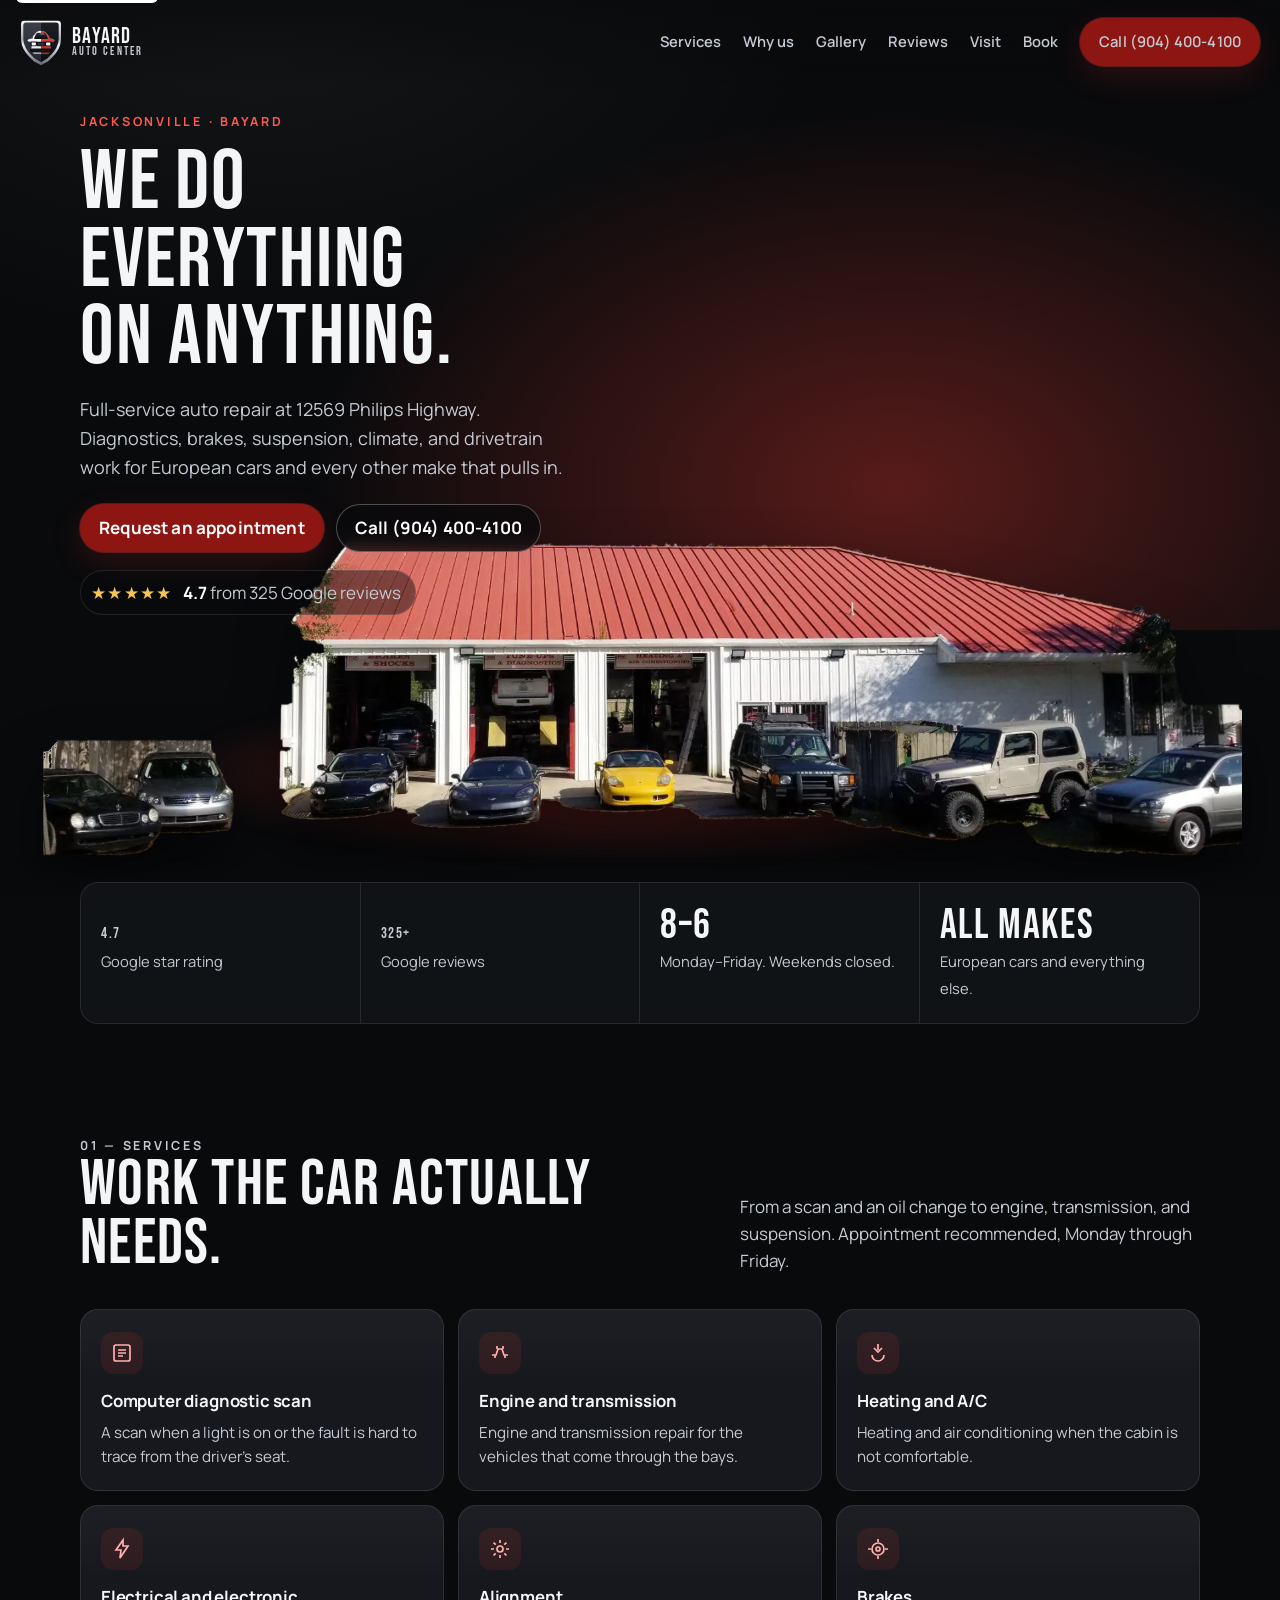
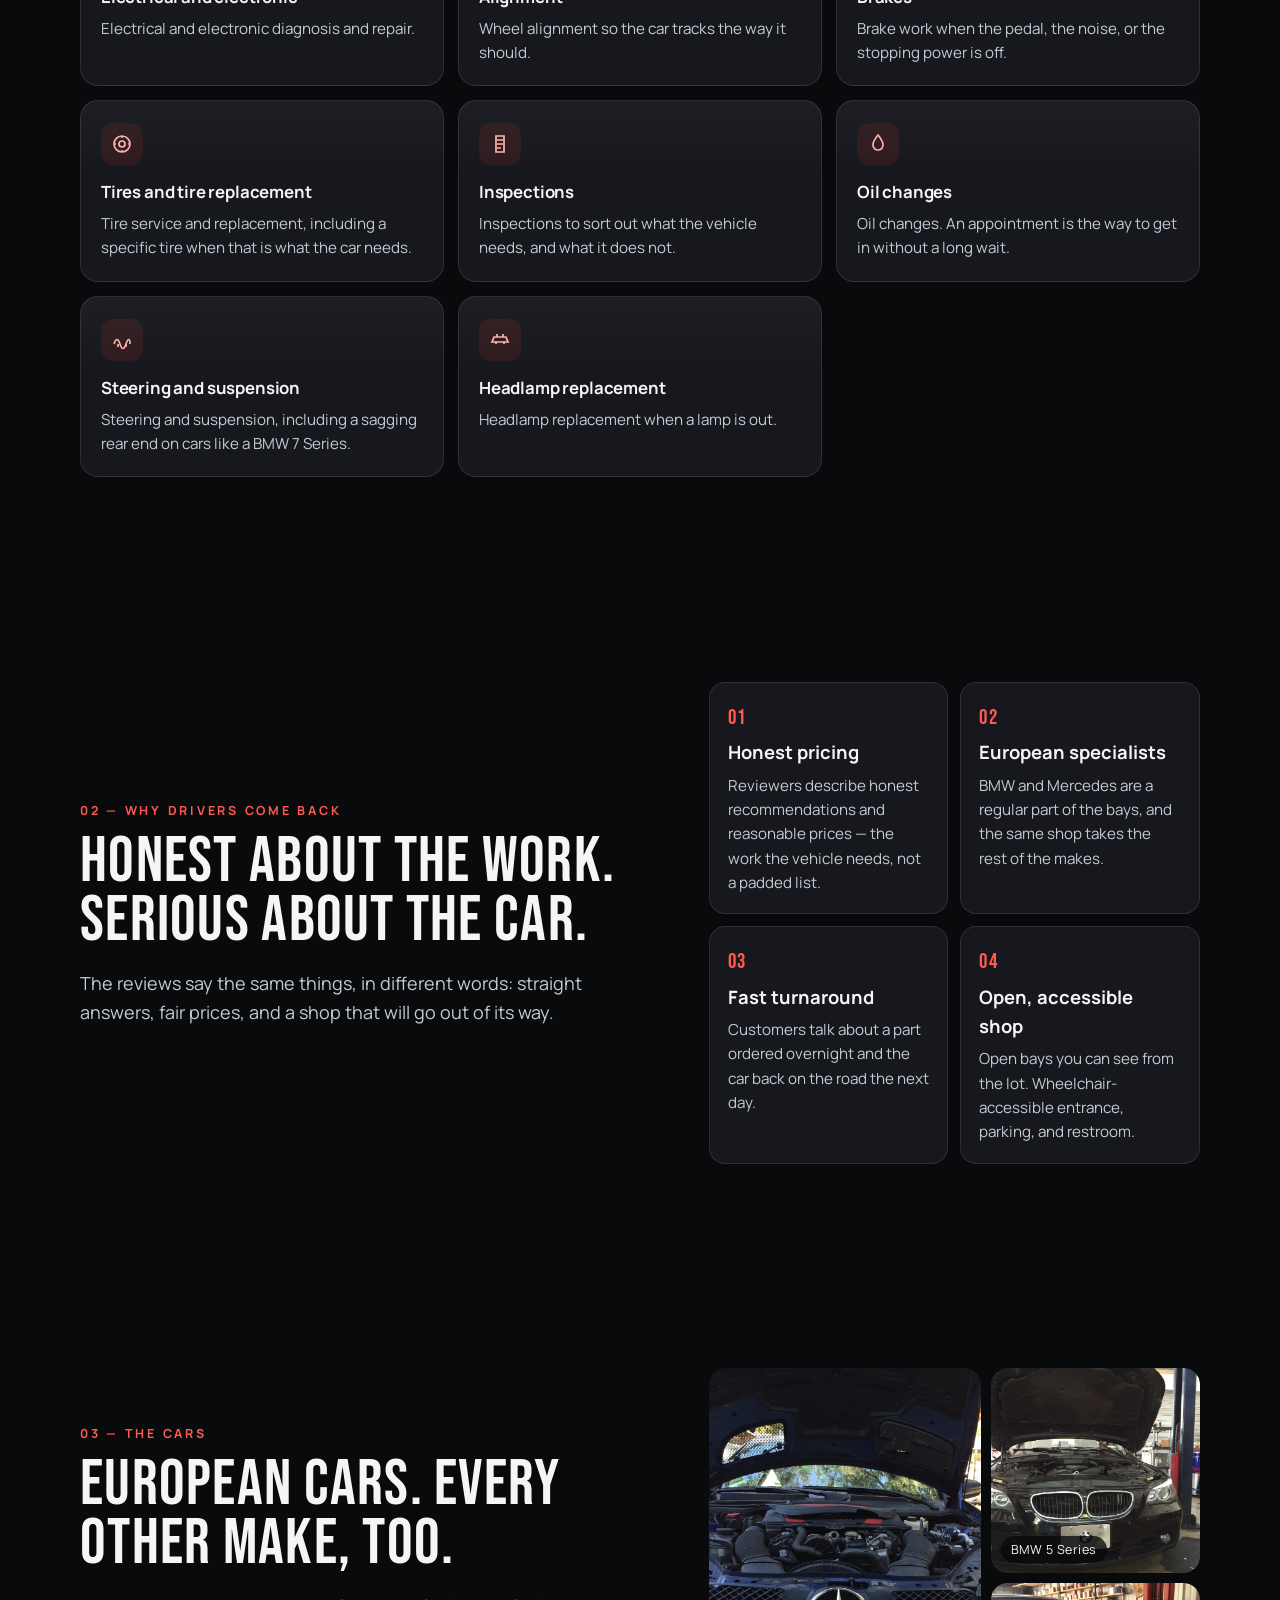
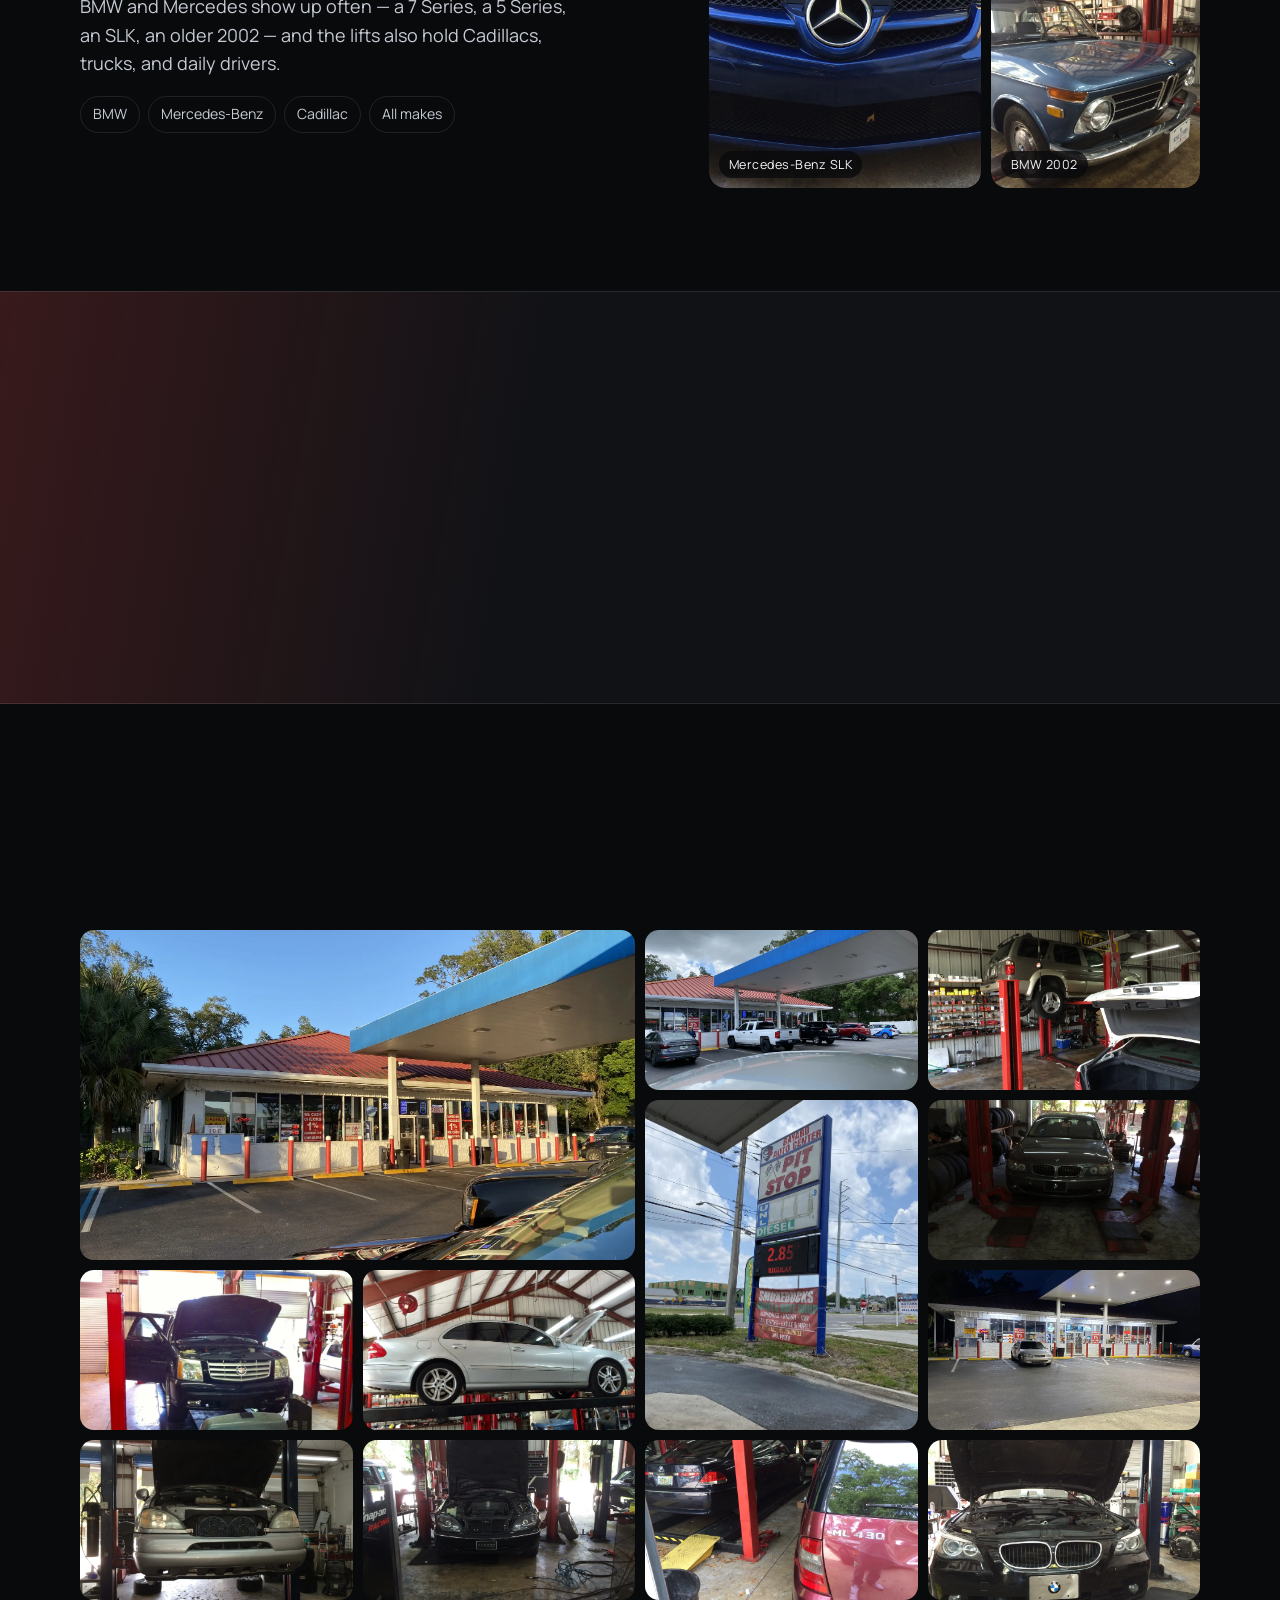
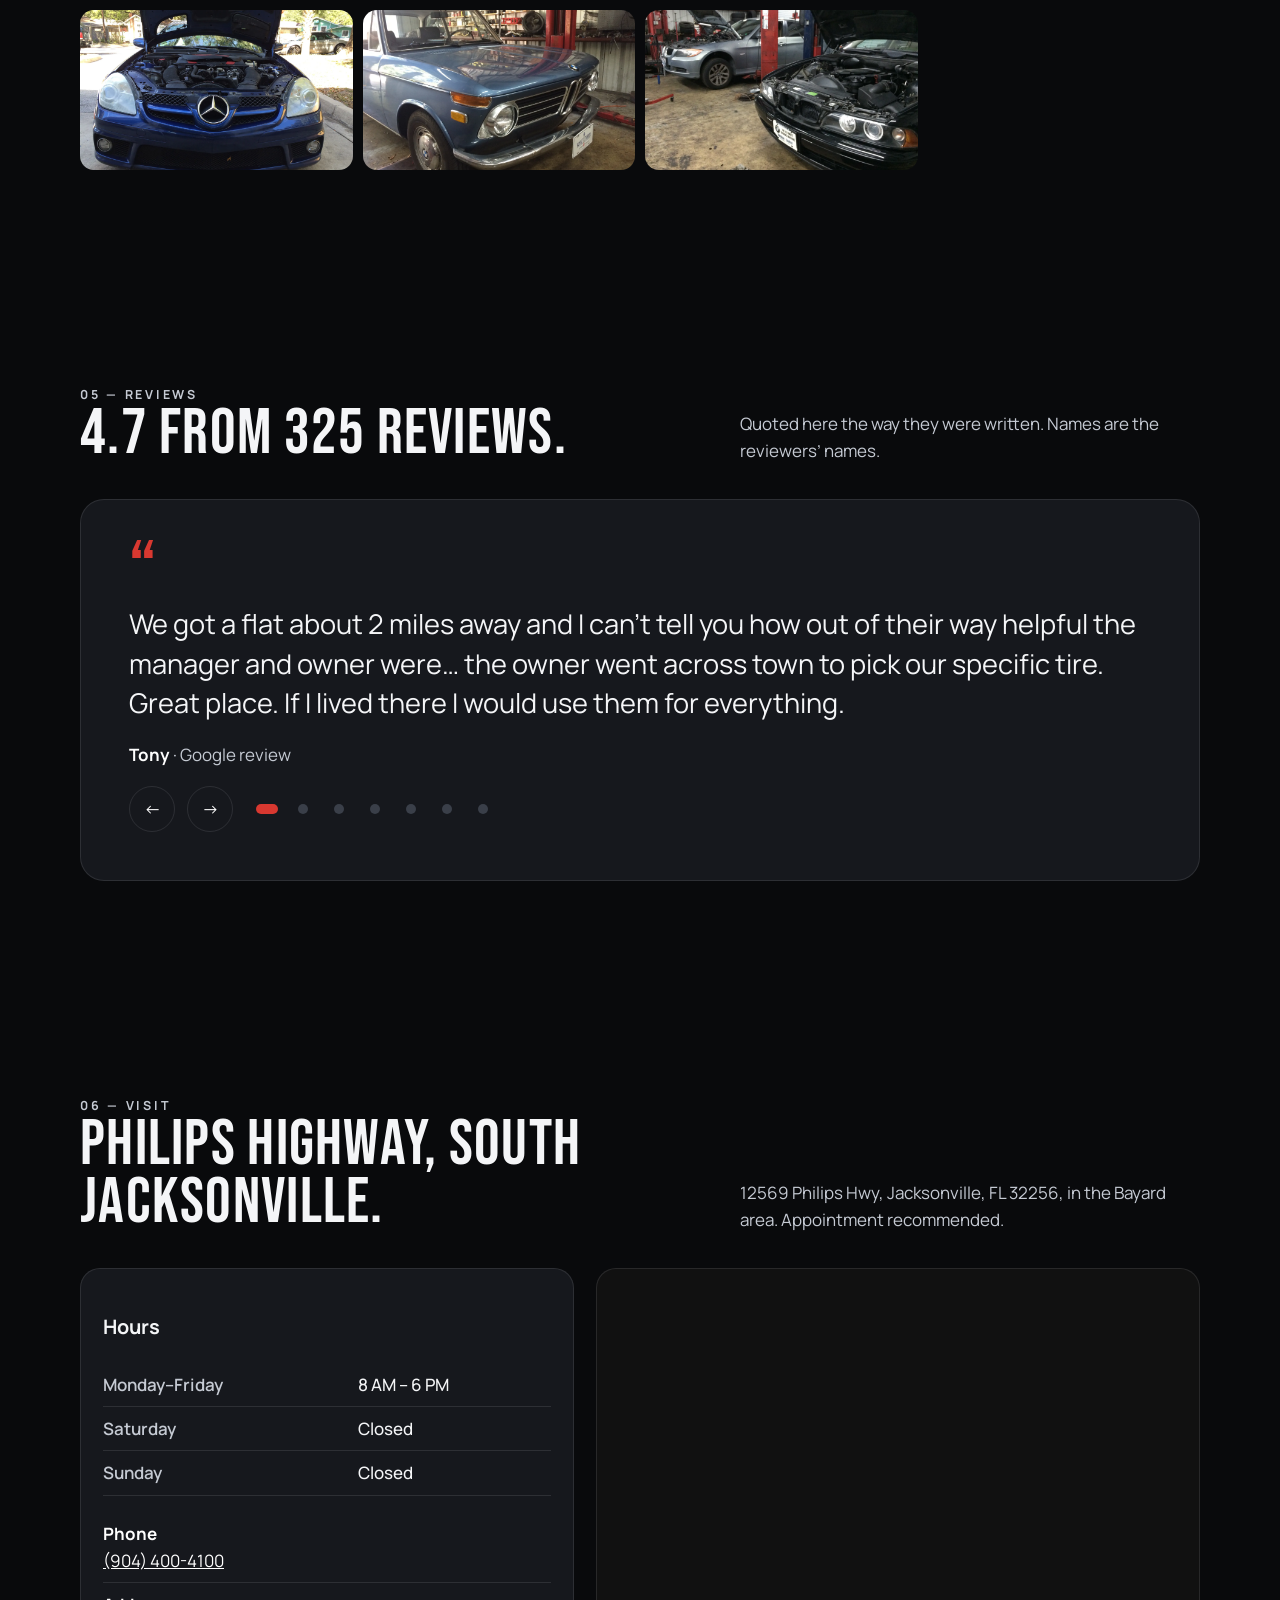
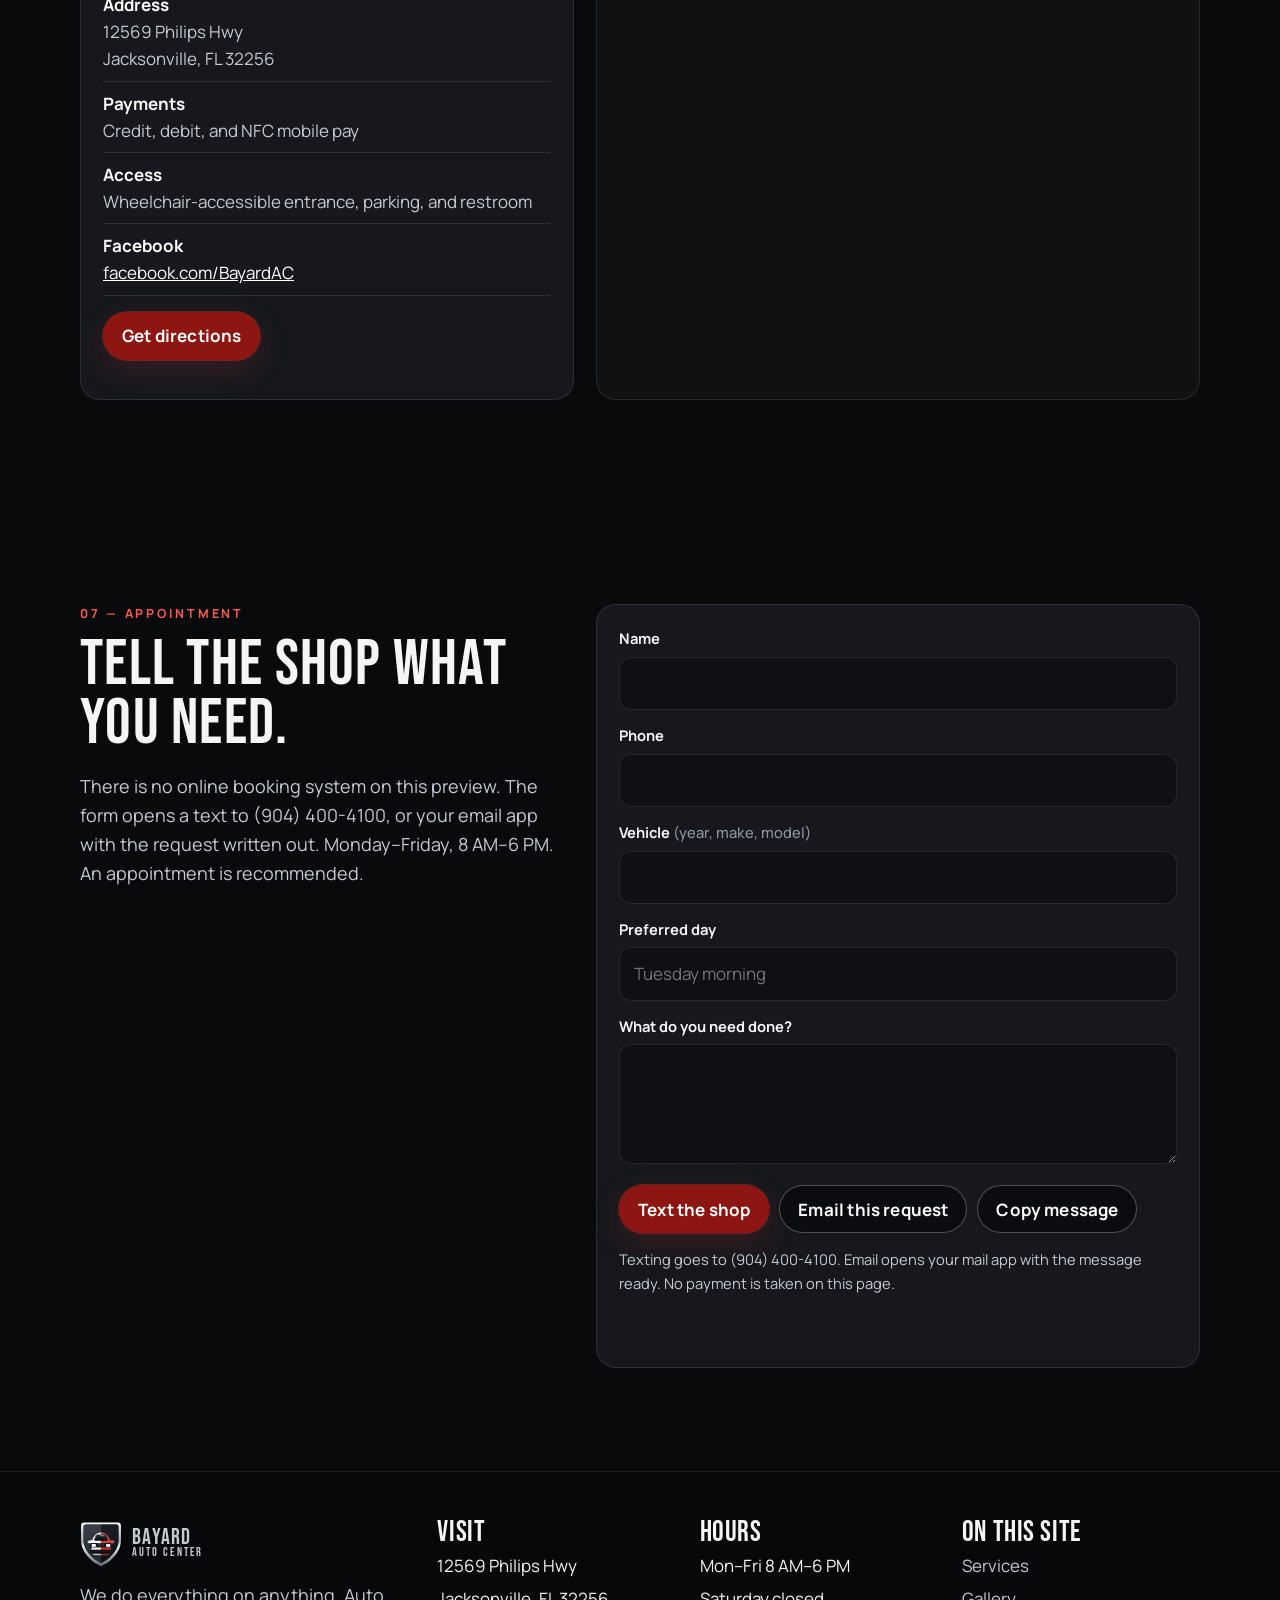
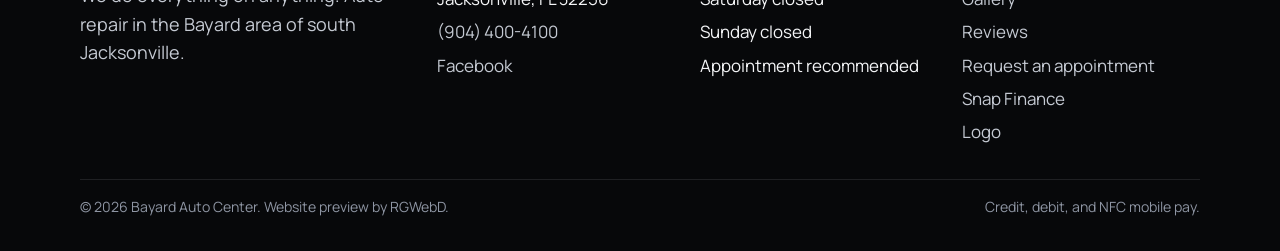
==== index.html @ a1cd2db1 "Add a Bayard Auto Center preview site and logo system. Hand-built shield mark and outlined wordmarks" ====
<!DOCTYPE html>
<html lang="en">
<head>
  <meta charset="utf-8">
  <meta name="viewport" content="width=device-width, initial-scale=1">
  <title>Bayard Auto Center | Auto Repair in Jacksonville, FL</title>
  <meta name="description" content="Bayard Auto Center at 12569 Philips Hwy, Jacksonville, FL 32256. Diagnostics, brakes, tires, and European and all-makes repair. Monday–Friday 8 AM–6 PM. Call (904) 400-4100.">
  <meta name="theme-color" content="#090a0c">
  <link rel="canonical" href="https://rgwebd.github.io/bayardautocenter/">
  <meta property="og:type" content="website">
  <meta property="og:locale" content="en_US">
  <meta property="og:site_name" content="Bayard Auto Center">
  <meta property="og:title" content="Bayard Auto Center | Auto Repair in Jacksonville, FL">
  <meta property="og:description" content="We do everything on anything. Full-service auto repair on Philips Highway in Jacksonville. 4.7 stars from 325 Google reviews.">
  <meta property="og:url" content="https://rgwebd.github.io/bayardautocenter/">
  <meta property="og:image" content="https://rgwebd.github.io/bayardautocenter/assets/logo/og.png">
  <meta property="og:image:width" content="1200">
  <meta property="og:image:height" content="630">
  <meta property="og:image:alt" content="Bayard Auto Center logo, a red and white sedan in a shield, with the Jacksonville shop name.">
  <meta name="twitter:card" content="summary_large_image">
  <meta name="twitter:title" content="Bayard Auto Center | Auto Repair in Jacksonville, FL">
  <meta name="twitter:description" content="Diagnostics, brakes, tires, and repair for European cars and every other make. Philips Highway, Jacksonville.">
  <meta name="twitter:image" content="https://rgwebd.github.io/bayardautocenter/assets/logo/og.png">
  <meta name="geo.region" content="US-FL">
  <meta name="geo.placename" content="Jacksonville">
  <meta name="geo.position" content="30.1428427;-81.516694">
  <link rel="icon" href="assets/logo/favicon-32.png" type="image/png" sizes="32x32">
  <link rel="apple-touch-icon" href="assets/logo/apple-touch.png">
  <link rel="preconnect" href="https://fonts.googleapis.com">
  <link rel="preconnect" href="https://fonts.gstatic.com" crossorigin>
  <link href="https://fonts.googleapis.com/css2?family=Bebas+Neue&family=Manrope:wght@400;500;600;700&display=swap" rel="stylesheet">
  <link rel="stylesheet" href="css/styles.css">
  <script type="application/ld+json">
  {
    "@context": "https://schema.org",
    "@type": "AutoRepair",
    "name": "Bayard Auto Center",
    "slogan": "We do everything on anything.",
    "image": "https://rgwebd.github.io/bayardautocenter/assets/logo/og.png",
    "telephone": "+1-904-400-4100",
    "url": "https://rgwebd.github.io/bayardautocenter/",
    "sameAs": ["https://www.facebook.com/BayardAC/"],
    "hasMap": "https://www.google.com/maps/place/Bayard+Auto+Center/@30.1428473,-81.5192689,17z/data=!3m1!4b1!4m6!3m5!1s0x88e5cca0c5754e03:0x4c36cce7ebb51a54!8m2!3d30.1428427!4d-81.516694!16s%2Fg%2F11f3_033dk",
    "address": {
      "@type": "PostalAddress",
      "streetAddress": "12569 Philips Hwy",
      "addressLocality": "Jacksonville",
      "addressRegion": "FL",
      "postalCode": "32256",
      "addressCountry": "US"
    },
    "geo": {
      "@type": "GeoCoordinates",
      "latitude": 30.1428427,
      "longitude": -81.516694
    },
    "openingHoursSpecification": [{
      "@type": "OpeningHoursSpecification",
      "dayOfWeek": ["Monday", "Tuesday", "Wednesday", "Thursday", "Friday"],
      "opens": "08:00",
      "closes": "18:00"
    }],
    "openingHours": "Mo-Fr 08:00-18:00",
    "aggregateRating": {
      "@type": "AggregateRating",
      "ratingValue": "4.7",
      "reviewCount": "325",
      "bestRating": "5"
    },
    "paymentAccepted": "Credit card, Debit card, NFC mobile pay",
    "currenciesAccepted": "USD",
    "areaServed": "Jacksonville, FL",
    "amenityFeature": [
      {"@type": "LocationFeatureSpecification", "name": "Wheelchair-accessible entrance", "value": true},
      {"@type": "LocationFeatureSpecification", "name": "Wheelchair-accessible parking", "value": true},
      {"@type": "LocationFeatureSpecification", "name": "Wheelchair-accessible restroom", "value": true}
    ],
    "review": [
      {"@type": "Review", "author": {"@type": "Person", "name": "Tony"}, "reviewBody": "We got a flat about 2 miles away and I can't tell you how out of their way helpful the manager and owner were… the owner went across town to pick our specific tire. Great place. If I lived there I would use them for everything."},
      {"@type": "Review", "author": {"@type": "Person", "name": "Norman"}, "reviewBody": "Honest and reasonable prices. I have made appointments and never had to wait. At the Nissan and Toyota dealers, I always had to wait hours, even for a simple oil change."},
      {"@type": "Review", "author": {"@type": "Person", "name": "Jeffrey"}, "reviewBody": "Thomas took it in and had the part overnighted and had me back on the road the next day. Thomas is great to work with!"},
      {"@type": "Review", "author": {"@type": "Person", "name": "Eddie"}, "reviewBody": "It's nice to have found a shop that will be honest and do the work that is needed for the vehicle."},
      {"@type": "Review", "author": {"@type": "Person", "name": "Cole"}, "reviewBody": "Great service and great guys!! They always take great care of us and our vehicles."},
      {"@type": "Review", "author": {"@type": "Person", "name": "Miho"}, "reviewBody": "It a hidden gem! … The staff are very helpful and friendly. No wonder they have great reviews."},
      {"@type": "Review", "author": {"@type": "Person", "name": "Mr B."}, "reviewBody": "Very knowledgeable. Solved a sagging rear suspension on a BMW 7-Series. Saved me money compared to other repair shops."}
    ]
  }
  </script>
</head>
<body>
  <a class="skip" href="#main">Skip to content</a>
  <header class="site-header">
    <div class="header-inner">
      <a class="brand" href="index.html">
        <img src="assets/logo/badge.svg" alt="" width="64" height="72">
        <span class="brand-name">Bayard <small>Auto Center</small></span>
      </a>
      <button class="nav-toggle" type="button" aria-expanded="false" aria-controls="site-nav" aria-label="Open menu"><span></span></button>
      <nav id="site-nav" class="nav" aria-label="Primary">
        <a href="#services">Services</a>
        <a href="#why">Why us</a>
        <a href="#gallery">Gallery</a>
        <a href="#reviews">Reviews</a>
        <a href="#visit">Visit</a>
        <a href="#appointment">Book</a>
        <a class="btn header-cta" href="tel:+19044004100">Call (904) 400-4100</a>
      </nav>
    </div>
  </header>

  <main id="main">
    <section class="hero" aria-labelledby="hero-title">
      <div class="hero-bg" aria-hidden="true"></div>
      <div class="wrap hero-copy">
        <p class="eyebrow">Jacksonville · Bayard</p>
        <h1 id="hero-title">We do<br>everything<br>on anything.</h1>
        <p class="lede">Full-service auto repair at 12569 Philips Highway. Diagnostics, brakes, suspension, climate, and drivetrain work for European cars and every other make that pulls in.</p>
        <div class="hero-actions">
          <a class="btn" href="#appointment">Request an appointment</a>
          <a class="btn ghost" href="tel:+19044004100">Call (904) 400-4100</a>
        </div>
        <a class="rating-chip" href="https://www.google.com/maps/place/Bayard+Auto+Center/@30.1428473,-81.5192689,17z/data=!3m1!4b1!4m6!3m5!1s0x88e5cca0c5754e03:0x4c36cce7ebb51a54!8m2!3d30.1428427!4d-81.516694!16s%2Fg%2F11f3_033dk" target="_blank" rel="noopener noreferrer">
          <span class="stars" aria-hidden="true">★★★★★</span>
          <span><strong>4.7</strong> from 325 Google reviews</span>
        </a>
      </div>
      <div class="hero-stage">
        <div class="hero-glow" aria-hidden="true"></div>
        <div class="hero-parallax">
          <picture>
            <source srcset="assets/images/shop-cutout.webp" type="image/webp">
            <img class="hero-cutout" src="assets/images/shop-cutout.png" width="1800" height="484" alt="Bayard Auto Center shop front on Philips Highway: a white building with a red metal roof, three open service bays, and cars parked out front." fetchpriority="high">
          </picture>
        </div>
        <div class="hero-fade" aria-hidden="true"></div>
      </div>
    </section>

    <section class="stats" aria-label="Shop at a glance">
      <div class="wrap">
        <div class="stat-grid">
          <div class="stat">
            <b><span data-count="4.7" data-decimals="1">4.7</span></b>
            <span>Google star rating</span>
          </div>
          <div class="stat">
            <b><span data-count="325" data-suffix="+">325+</span></b>
            <span>Google reviews</span>
          </div>
          <div class="stat">
            <b>8–6</b>
            <span>Monday–Friday. Weekends closed.</span>
          </div>
          <div class="stat">
            <b>All makes</b>
            <span>European cars and everything else.</span>
          </div>
        </div>
      </div>
    </section>

    <section class="section" id="services">
      <div class="wrap">
        <div class="section-head reveal">
          <div>
            <p class="eyebrow">01 — Services</p>
            <h2>Work the car actually needs.</h2>
          </div>
          <p>From a scan and an oil change to engine, transmission, and suspension. Appointment recommended, Monday through Friday.</p>
        </div>
        <div class="services-grid">
          <article class="service-card reveal">
            <div class="icon-badge" aria-hidden="true"><svg width="24" height="24" viewBox="0 0 24 24" fill="none" stroke="currentColor" stroke-width="1.7"><rect x="4" y="4" width="16" height="16" rx="2"/><path d="M8 9h8M8 12h8M8 15h5"/></svg></div>
            <h3>Computer diagnostic scan</h3>
            <p>A scan when a light is on or the fault is hard to trace from the driver’s seat.</p>
          </article>
          <article class="service-card reveal">
            <div class="icon-badge" aria-hidden="true"><svg width="24" height="24" viewBox="0 0 24 24" fill="none" stroke="currentColor" stroke-width="1.7"><path d="M4 14h4l2-6h4l2 6h4"/><path d="M7 14v3M17 14v3M9 8V5M15 8V5"/></svg></div>
            <h3>Engine and transmission</h3>
            <p>Engine and transmission repair for the vehicles that come through the bays.</p>
          </article>
          <article class="service-card reveal">
            <div class="icon-badge" aria-hidden="true"><svg width="24" height="24" viewBox="0 0 24 24" fill="none" stroke="currentColor" stroke-width="1.7"><path d="M12 3v6M8 7l4 4 4-4"/><path d="M6 14a6 6 0 0 0 12 0"/></svg></div>
            <h3>Heating and A/C</h3>
            <p>Heating and air conditioning when the cabin is not comfortable.</p>
          </article>
          <article class="service-card reveal">
            <div class="icon-badge" aria-hidden="true"><svg width="24" height="24" viewBox="0 0 24 24" fill="none" stroke="currentColor" stroke-width="1.7"><path d="M13 3 6 13h5l-1 8 8-12h-5l0-6z"/></svg></div>
            <h3>Electrical and electronic</h3>
            <p>Electrical and electronic diagnosis and repair.</p>
          </article>
          <article class="service-card reveal">
            <div class="icon-badge" aria-hidden="true"><svg width="24" height="24" viewBox="0 0 24 24" fill="none" stroke="currentColor" stroke-width="1.7"><circle cx="12" cy="12" r="3"/><path d="M12 3v3M12 18v3M3 12h3M18 12h3M5.6 5.6l2.1 2.1M16.3 16.3l2.1 2.1M18.4 5.6l-2.1 2.1M7.7 16.3l-2.1 2.1"/></svg></div>
            <h3>Alignment</h3>
            <p>Wheel alignment so the car tracks the way it should.</p>
          </article>
          <article class="service-card reveal">
            <div class="icon-badge" aria-hidden="true"><svg width="24" height="24" viewBox="0 0 24 24" fill="none" stroke="currentColor" stroke-width="1.7"><circle cx="12" cy="12" r="6"/><circle cx="12" cy="12" r="2"/><path d="M12 2v3M12 19v3M2 12h3M19 12h3"/></svg></div>
            <h3>Brakes</h3>
            <p>Brake work when the pedal, the noise, or the stopping power is off.</p>
          </article>
          <article class="service-card reveal">
            <div class="icon-badge" aria-hidden="true"><svg width="24" height="24" viewBox="0 0 24 24" fill="none" stroke="currentColor" stroke-width="1.7"><circle cx="12" cy="12" r="8"/><circle cx="12" cy="12" r="3"/><path d="M12 4v2M12 18v2M4 12h2M18 12h2"/></svg></div>
            <h3>Tires and tire replacement</h3>
            <p>Tire service and replacement, including a specific tire when that is what the car needs.</p>
          </article>
          <article class="service-card reveal">
            <div class="icon-badge" aria-hidden="true"><svg width="24" height="24" viewBox="0 0 24 24" fill="none" stroke="currentColor" stroke-width="1.7"><path d="M8 4h8v16H8z"/><path d="M9 8h6M9 12h6M9 16h4"/></svg></div>
            <h3>Inspections</h3>
            <p>Inspections to sort out what the vehicle needs, and what it does not.</p>
          </article>
          <article class="service-card reveal">
            <div class="icon-badge" aria-hidden="true"><svg width="24" height="24" viewBox="0 0 24 24" fill="none" stroke="currentColor" stroke-width="1.7"><path d="M12 3s5 6 5 10a5 5 0 0 1-10 0c0-4 5-10 5-10z"/></svg></div>
            <h3>Oil changes</h3>
            <p>Oil changes. An appointment is the way to get in without a long wait.</p>
          </article>
          <article class="service-card reveal">
            <div class="icon-badge" aria-hidden="true"><svg width="24" height="24" viewBox="0 0 24 24" fill="none" stroke="currentColor" stroke-width="1.7"><path d="M4 16c2-6 4-6 6 0s4 6 6 0 4-6 4 0"/><path d="M8 16v3M16 16v3"/></svg></div>
            <h3>Steering and suspension</h3>
            <p>Steering and suspension, including a sagging rear end on cars like a BMW 7 Series.</p>
          </article>
          <article class="service-card reveal">
            <div class="icon-badge" aria-hidden="true"><svg width="24" height="24" viewBox="0 0 24 24" fill="none" stroke="currentColor" stroke-width="1.7"><path d="M4 14h16l-2-5H6z"/><path d="M8 14v2M16 14v2M9 9V6M15 9V6"/></svg></div>
            <h3>Headlamp replacement</h3>
            <p>Headlamp replacement when a lamp is out.</p>
          </article>
        </div>
      </div>
    </section>

    <section class="section" id="why">
      <div class="wrap why-grid">
        <div class="reveal">
          <p class="eyebrow">02 — Why drivers come back</p>
          <h2>Honest about the work. Serious about the car.</h2>
          <p class="lede">The reviews say the same things, in different words: straight answers, fair prices, and a shop that will go out of its way.</p>
        </div>
        <div class="why-list">
          <article class="why-card reveal">
            <em>01</em>
            <h3>Honest pricing</h3>
            <p>Reviewers describe honest recommendations and reasonable prices — the work the vehicle needs, not a padded list.</p>
          </article>
          <article class="why-card reveal">
            <em>02</em>
            <h3>European specialists</h3>
            <p>BMW and Mercedes are a regular part of the bays, and the same shop takes the rest of the makes.</p>
          </article>
          <article class="why-card reveal">
            <em>03</em>
            <h3>Fast turnaround</h3>
            <p>Customers talk about a part ordered overnight and the car back on the road the next day.</p>
          </article>
          <article class="why-card reveal">
            <em>04</em>
            <h3>Open, accessible shop</h3>
            <p>Open bays you can see from the lot. Wheelchair-accessible entrance, parking, and restroom.</p>
          </article>
        </div>
      </div>
    </section>

    <section class="section" id="european">
      <div class="wrap split">
        <div class="reveal">
          <p class="eyebrow">03 — The cars</p>
          <h2>European cars. Every other make, too.</h2>
          <p class="lede">BMW and Mercedes show up often — a 7 Series, a 5 Series, an SLK, an older 2002 — and the lifts also hold Cadillacs, trucks, and daily drivers.</p>
          <div class="makes" aria-label="Makes seen in the shop">
            <span>BMW</span>
            <span>Mercedes-Benz</span>
            <span>Cadillac</span>
            <span>All makes</span>
          </div>
        </div>
        <div class="euro-photos reveal">
          <figure>
            <img src="assets/images/gallery/13.webp" width="1800" height="1350" alt="A blue Mercedes-Benz SLK with the hood open.">
            <figcaption>Mercedes-Benz SLK</figcaption>
          </figure>
          <figure>
            <img src="assets/images/gallery/12.webp" width="1800" height="1350" alt="A black BMW 5 Series with the hood open.">
            <figcaption>BMW 5 Series</figcaption>
          </figure>
          <figure>
            <img src="assets/images/gallery/14.webp" width="1800" height="1350" alt="A vintage blue BMW 2002 in the shop.">
            <figcaption>BMW 2002</figcaption>
          </figure>
        </div>
      </div>
    </section>

    <section class="section finance" id="financing">
      <div class="wrap finance-inner reveal">
        <div>
          <p class="eyebrow">Financing</p>
          <h2>Snap Finance is available.</h2>
          <p>Financing is available through Snap Finance. Apply on their site, then call the shop to line up the work. This page does not show rates or approvals.</p>
        </div>
        <a class="btn light" href="https://apply.snapfinance.com" target="_blank" rel="noopener noreferrer">Apply with Snap Finance</a>
      </div>
    </section>

    <section class="section" id="gallery">
      <div class="wrap">
        <div class="section-head reveal">
          <div>
            <p class="eyebrow">04 — The shop</p>
            <h2>Bays, lifts, and the lot.</h2>
          </div>
          <p>Photos from the shop’s Google profile. Select any picture to open it.</p>
        </div>
        <div class="gallery-grid reveal">
          <button class="shot span-2" type="button" data-caption="The property on Philips Highway, red metal roof, blue canopy, and palm trees.">
            <img src="assets/images/gallery/01.webp" width="1800" height="1350" alt="Exterior of Bayard Auto Center on Philips Highway, with a red metal roof, blue canopy, and palm trees.">
          </button>
          <button class="shot" type="button" data-caption="The red roof and blue canopy from the parking lot.">
            <img src="assets/images/gallery/02.webp" width="1800" height="1350" alt="The red-roof building and blue canopy at Bayard Auto Center, seen from the parking lot." loading="lazy">
          </button>
          <button class="shot" type="button" data-caption="A service bay with an SUV on the lift.">
            <img src="assets/images/gallery/03.webp" width="1800" height="1350" alt="Inside a Bayard Auto Center bay, a gold SUV raised on a red lift beside a white sedan with the trunk open." loading="lazy">
          </button>
          <button class="shot tall" type="button" data-caption="The Bayard Auto Center Pit Stop sign on Philips Highway.">
            <img src="assets/images/gallery/04.webp" width="1350" height="1800" alt="The Bayard Auto Center Pit Stop price sign standing along Philips Highway." loading="lazy">
          </button>
          <button class="shot" type="button" data-caption="A gray BMW between the lift arms.">
            <img src="assets/images/gallery/05.webp" width="1800" height="1350" alt="A gray BMW sedan parked between the arms of a lift inside the shop." loading="lazy">
          </button>
          <button class="shot" type="button" data-caption="A Cadillac Escalade with the hood open.">
            <img src="assets/images/gallery/06.webp" width="1495" height="1069" alt="A black Cadillac Escalade with the hood open in a service bay." loading="lazy">
          </button>
          <button class="shot" type="button" data-caption="A sedan raised on a lift.">
            <img src="assets/images/gallery/07.webp" width="1464" height="1071" alt="A silver sedan raised on a lift inside the Bayard Auto Center shop." loading="lazy">
          </button>
          <button class="shot" type="button" data-caption="The lot and canopy after dark.">
            <img src="assets/images/gallery/08.webp" width="1800" height="1350" alt="The Bayard Auto Center building at night, with the red roof and blue canopy lit over the parking lot." loading="lazy">
          </button>
          <button class="shot" type="button" data-caption="Front-end work on a silver vehicle.">
            <img src="assets/images/gallery/09.webp" width="1800" height="1350" alt="A silver vehicle raised on a lift with the hood open for front-end work." loading="lazy">
          </button>
          <button class="shot" type="button" data-caption="A vehicle with the hood open in a bay.">
            <img src="assets/images/gallery/10.webp" width="1800" height="1350" alt="A dark vehicle with the hood open in a Bayard Auto Center service bay." loading="lazy">
          </button>
          <button class="shot" type="button" data-caption="A BMW 7 Series and a Mercedes-Benz ML in the shop.">
            <img src="assets/images/gallery/11.webp" width="1800" height="1350" alt="A black BMW 7 Series on a lift beside a red Mercedes-Benz ML in the shop." loading="lazy">
          </button>
          <button class="shot" type="button" data-caption="A BMW 5 Series with the hood open.">
            <img src="assets/images/gallery/12.webp" width="1800" height="1350" alt="A black BMW 5 Series with the hood open in the shop." loading="lazy">
          </button>
          <button class="shot" type="button" data-caption="A Mercedes-Benz SLK with the hood open.">
            <img src="assets/images/gallery/13.webp" width="1800" height="1350" alt="A blue Mercedes-Benz SLK with the hood open." loading="lazy">
          </button>
          <button class="shot" type="button" data-caption="A vintage BMW 2002 in the shop.">
            <img src="assets/images/gallery/14.webp" width="1800" height="1350" alt="A vintage blue BMW 2002 inside the Bayard Auto Center shop." loading="lazy">
          </button>
          <button class="shot" type="button" data-caption="BMWs in the bays with the hoods open.">
            <img src="assets/images/gallery/15.webp" width="1800" height="1350" alt="Two BMWs in the service bays with their hoods open." loading="lazy">
          </button>
        </div>
      </div>
    </section>

    <section class="section" id="reviews">
      <div class="wrap">
        <div class="section-head reveal">
          <div>
            <p class="eyebrow">05 — Reviews</p>
            <h2>4.7 from 325 reviews.</h2>
          </div>
          <p>Quoted here the way they were written. Names are the reviewers’ names.</p>
        </div>
        <div class="review-panel reveal" aria-roledescription="carousel" aria-label="Customer reviews">
          <article class="review is-active" aria-roledescription="slide" aria-label="1 of 7">
            <div class="quote-mark" aria-hidden="true">“</div>
            <blockquote>
              <p>We got a flat about 2 miles away and I can't tell you how out of their way helpful the manager and owner were… the owner went across town to pick our specific tire. Great place. If I lived there I would use them for everything.</p>
              <footer><cite>Tony</cite> · Google review</footer>
            </blockquote>
          </article>
          <article class="review" hidden aria-roledescription="slide" aria-label="2 of 7">
            <div class="quote-mark" aria-hidden="true">“</div>
            <blockquote>
              <p>Honest and reasonable prices. I have made appointments and never had to wait. At the Nissan and Toyota dealers, I always had to wait hours, even for a simple oil change.</p>
              <footer><cite>Norman</cite> · Google review</footer>
            </blockquote>
          </article>
          <article class="review" hidden aria-roledescription="slide" aria-label="3 of 7">
            <div class="quote-mark" aria-hidden="true">“</div>
            <blockquote>
              <p>Thomas took it in and had the part overnighted and had me back on the road the next day. Thomas is great to work with!</p>
              <footer><cite>Jeffrey</cite> · Google review</footer>
            </blockquote>
          </article>
          <article class="review" hidden aria-roledescription="slide" aria-label="4 of 7">
            <div class="quote-mark" aria-hidden="true">“</div>
            <blockquote>
              <p>It's nice to have found a shop that will be honest and do the work that is needed for the vehicle.</p>
              <footer><cite>Eddie</cite> · Google review</footer>
            </blockquote>
          </article>
          <article class="review" hidden aria-roledescription="slide" aria-label="5 of 7">
            <div class="quote-mark" aria-hidden="true">“</div>
            <blockquote>
              <p>Great service and great guys!! They always take great care of us and our vehicles.</p>
              <footer><cite>Cole</cite> · Google review</footer>
            </blockquote>
          </article>
          <article class="review" hidden aria-roledescription="slide" aria-label="6 of 7">
            <div class="quote-mark" aria-hidden="true">“</div>
            <blockquote>
              <p>It a hidden gem! … The staff are very helpful and friendly. No wonder they have great reviews.</p>
              <footer><cite>Miho</cite> · Google review</footer>
            </blockquote>
          </article>
          <article class="review" hidden aria-roledescription="slide" aria-label="7 of 7">
            <div class="quote-mark" aria-hidden="true">“</div>
            <blockquote>
              <p>Very knowledgeable. Solved a sagging rear suspension on a BMW 7-Series. Saved me money compared to other repair shops.</p>
              <footer><cite>Mr B.</cite> · Google review</footer>
            </blockquote>
          </article>
          <div class="review-controls">
            <button class="icon-btn review-prev" type="button" aria-label="Previous review">←</button>
            <button class="icon-btn review-next" type="button" aria-label="Next review">→</button>
            <div class="dots" role="tablist" aria-label="Choose a review">
              <button type="button" aria-label="Tony" aria-current="true"></button>
              <button type="button" aria-label="Norman"></button>
              <button type="button" aria-label="Jeffrey"></button>
              <button type="button" aria-label="Eddie"></button>
              <button type="button" aria-label="Cole"></button>
              <button type="button" aria-label="Miho"></button>
              <button type="button" aria-label="Mr B."></button>
            </div>
          </div>
        </div>
      </div>
    </section>

    <section class="section" id="visit">
      <div class="wrap">
        <div class="section-head reveal">
          <div>
            <p class="eyebrow">06 — Visit</p>
            <h2>Philips Highway, south Jacksonville.</h2>
          </div>
          <p>12569 Philips Hwy, Jacksonville, FL 32256, in the Bayard area. Appointment recommended.</p>
        </div>
        <div class="visit-grid">
          <div class="panel reveal">
            <h3>Hours</h3>
            <table class="hours">
              <tbody>
                <tr><th scope="row">Monday–Friday</th><td>8 AM – 6 PM</td></tr>
                <tr><th scope="row">Saturday</th><td>Closed</td></tr>
                <tr><th scope="row">Sunday</th><td>Closed</td></tr>
              </tbody>
            </table>
            <ul class="meta-list">
              <li><strong>Phone</strong><br><a href="tel:+19044004100">(904) 400-4100</a></li>
              <li><strong>Address</strong><br>12569 Philips Hwy<br>Jacksonville, FL 32256</li>
              <li><strong>Payments</strong><br>Credit, debit, and NFC mobile pay</li>
              <li><strong>Access</strong><br>Wheelchair-accessible entrance, parking, and restroom</li>
              <li><strong>Facebook</strong><br><a href="https://www.facebook.com/BayardAC/" target="_blank" rel="noopener noreferrer">facebook.com/BayardAC</a></li>
            </ul>
            <p style="margin-top:16px"><a class="btn" href="https://www.google.com/maps/dir/?api=1&destination=30.1428427,-81.516694" target="_blank" rel="noopener noreferrer">Get directions</a></p>
          </div>
          <div class="map-frame reveal">
            <iframe title="Map showing Bayard Auto Center at 12569 Philips Highway, Jacksonville, Florida" src="https://maps.google.com/maps?q=30.1428427,-81.516694&amp;z=16&amp;hl=en&amp;output=embed" loading="lazy" referrerpolicy="no-referrer-when-downgrade"></iframe>
          </div>
        </div>
      </div>
    </section>

    <section class="section" id="appointment">
      <div class="wrap form-grid">
        <div class="reveal">
          <p class="eyebrow">07 — Appointment</p>
          <h2>Tell the shop what you need.</h2>
          <p class="lede">There is no online booking system on this preview. The form opens a text to (904) 400-4100, or your email app with the request written out. Monday–Friday, 8 AM–6 PM. An appointment is recommended.</p>
        </div>
        <form class="panel reveal" id="appointment-form" novalidate>
          <div class="field">
            <label for="name">Name</label>
            <input id="name" name="name" autocomplete="name" required>
            <p class="error" data-error="name"></p>
          </div>
          <div class="field">
            <label for="phone">Phone</label>
            <input id="phone" name="phone" type="tel" autocomplete="tel" inputmode="tel" required>
            <p class="error" data-error="phone"></p>
          </div>
          <div class="field">
            <label for="vehicle">Vehicle <span style="font-weight:500;color:var(--faint)">(year, make, model)</span></label>
            <input id="vehicle" name="vehicle" autocomplete="off">
          </div>
          <div class="field">
            <label for="day">Preferred day</label>
            <input id="day" name="day" placeholder="Tuesday morning">
          </div>
          <div class="field">
            <label for="need">What do you need done?</label>
            <textarea id="need" name="need"></textarea>
          </div>
          <div class="form-actions">
            <button class="btn" type="submit" data-channel="sms">Text the shop</button>
            <button class="btn ghost" type="submit" data-channel="email">Email this request</button>
            <button class="btn ghost" type="button" data-copy>Copy message</button>
          </div>
          <p class="form-note">Texting goes to (904) 400-4100. Email opens your mail app with the message ready. No payment is taken on this page.</p>
          <p class="form-status" role="status"></p>
          <pre class="compose" hidden></pre>
        </form>
      </div>
    </section>
  </main>

  <footer class="site-footer">
    <div class="wrap footer-grid">
      <div>
        <a class="brand" href="index.html">
          <img src="assets/logo/badge.svg" alt="" width="56" height="64">
          <span class="brand-name">Bayard <small>Auto Center</small></span>
        </a>
        <p class="lede" style="margin-top:14px">We do everything on anything. Auto repair in the Bayard area of south Jacksonville.</p>
      </div>
      <div>
        <h2>Visit</h2>
        <ul>
          <li>12569 Philips Hwy</li>
          <li>Jacksonville, FL 32256</li>
          <li><a href="tel:+19044004100">(904) 400-4100</a></li>
          <li><a href="https://www.facebook.com/BayardAC/" target="_blank" rel="noopener noreferrer">Facebook</a></li>
        </ul>
      </div>
      <div>
        <h2>Hours</h2>
        <ul>
          <li>Mon–Fri 8 AM–6 PM</li>
          <li>Saturday closed</li>
          <li>Sunday closed</li>
          <li>Appointment recommended</li>
        </ul>
      </div>
      <div>
        <h2>On this site</h2>
        <ul>
          <li><a href="#services">Services</a></li>
          <li><a href="#gallery">Gallery</a></li>
          <li><a href="#reviews">Reviews</a></li>
          <li><a href="#appointment">Request an appointment</a></li>
          <li><a href="https://apply.snapfinance.com" target="_blank" rel="noopener noreferrer">Snap Finance</a></li>
          <li><a href="logo.html">Logo</a></li>
        </ul>
      </div>
    </div>
    <div class="wrap legal">
      <span>© 2026 Bayard Auto Center. Website preview by RGWebD.</span>
      <span>Credit, debit, and NFC mobile pay.</span>
    </div>
  </footer>

  <nav class="callbar" aria-label="Quick contact">
    <a href="tel:+19044004100">Call</a>
    <a href="https://www.google.com/maps/dir/?api=1&destination=30.1428427,-81.516694">Directions</a>
    <a class="primary" href="#appointment">Book</a>
  </nav>

  <dialog class="lightbox" aria-label="Photo">
    <div class="lightbox-inner">
      <button class="lb-close" type="button">Close</button>
      <button class="lb-prev" type="button" aria-label="Previous photo">←</button>
      <figure>
        <img alt="">
        <figcaption></figcaption>
      </figure>
      <button class="lb-next" type="button" aria-label="Next photo">→</button>
    </div>
  </dialog>

  <script src="js/main.js"></script>
</body>
</html>
---- css/styles.css ----
/* Bayard Auto Center — preview site. Dark, red, and white. */

:root {
  --bg: #090a0c;
  --bg-2: #101216;
  --card: #16181d;
  --card-2: #1c1f26;
  --line: rgba(244, 245, 247, 0.1);
  --text: #f4f5f7;
  --muted: #c5cad3;
  --faint: #8e95a3;
  --red: #d83830;
  --red-deep: #8e1612;
  --red-hot: #ff5a52;
  --white: #f7f8fa;
  --ink: #14161b;
  --silver: #d5dae1;
  --max: 1120px;
  --header: 84px;
  --header-s: 64px;
  --ease: cubic-bezier(0.22, 1, 0.36, 1);
  --shadow: 0 24px 60px rgba(0, 0, 0, 0.35);
  color-scheme: dark;
}

*,
*::before,
*::after { box-sizing: border-box; }

html { scroll-behavior: smooth; }

body {
  margin: 0;
  background:
    radial-gradient(1200px 600px at 80% -10%, rgba(216, 56, 48, 0.16), transparent 55%),
    var(--bg);
  color: var(--text);
  font-family: Manrope, "Segoe UI", sans-serif;
  font-size: 1.0625rem;
  line-height: 1.6;
  text-rendering: optimizeLegibility;
}


img { max-width: 100%; height: auto; display: block; }
button, input, textarea { font: inherit; color: inherit; }
a { color: inherit; }

:focus-visible {
  outline: 2px solid var(--white);
  outline-offset: 3px;
}

::selection { background: var(--red); color: white; }

.skip {
  position: absolute;
  left: 16px;
  top: -40px;
  z-index: 100;
  background: white;
  color: var(--ink);
  padding: 8px 12px;
  border-radius: 6px;
}
.skip:focus { top: 12px; }

.visually-hidden {
  position: absolute;
  width: 1px;
  height: 1px;
  padding: 0;
  margin: -1px;
  overflow: hidden;
  clip: rect(0, 0, 0, 0);
  white-space: nowrap;
  border: 0;
}

body.nav-open { overflow: hidden; }

.wrap {
  width: min(var(--max), calc(100% - 40px));
  margin-inline: auto;
}

.eyebrow {
  margin: 0 0 12px;
  color: var(--red-hot);
  font-size: 0.78rem;
  font-weight: 700;
  letter-spacing: 0.22em;
  text-transform: uppercase;
}

h1, h2, .display {
  font-family: "Bebas Neue", Impact, sans-serif;
  font-weight: 400;
  letter-spacing: 0.02em;
  line-height: 0.92;
  text-transform: uppercase;
  margin: 0;
}

h1 {
  font-size: clamp(3.35rem, 6.6vw, 6.1rem);
  max-width: 12ch;
}

h2 { font-size: clamp(2.6rem, 5vw, 4.4rem); }

.lede {
  color: var(--muted);
  font-size: 1.125rem;
  max-width: 46ch;
}

.section { padding: clamp(4.5rem, 8vw, 7rem) 0; }

.section-head {
  display: flex;
  justify-content: space-between;
  gap: 24px;
  align-items: flex-end;
  margin-bottom: 2.2rem;
}
.section-head p { margin: 10px 0 0; color: var(--muted); max-width: 46ch; }

/* Header -------------------------------------------------------------- */

.site-header {
  position: fixed;
  inset: 0 0 auto 0;
  z-index: 40;
  height: var(--header);
  display: flex;
  align-items: center;
  transition: height 0.3s var(--ease), background 0.3s var(--ease), box-shadow 0.3s;
  background: linear-gradient(to bottom, rgba(9, 10, 12, 0.72), rgba(9, 10, 12, 0));
}
.site-header.is-shrunk {
  height: var(--header-s);
  background: rgba(9, 10, 12, 0.92);
  backdrop-filter: blur(16px);
  box-shadow: 0 1px 0 var(--line);
}
.header-inner {
  width: min(1240px, calc(100% - 32px));
  margin-inline: auto;
  display: flex;
  align-items: center;
  gap: 20px;
}
.brand {
  display: flex;
  align-items: center;
  gap: 10px;
  text-decoration: none;
  min-width: 0;
}
.brand img { width: 42px; height: auto; }
.site-header.is-shrunk .brand img { width: 34px; }
.brand-name {
  display: flex;
  flex-direction: column;
  line-height: 0.9;
  font-family: "Bebas Neue", Impact, sans-serif;
  letter-spacing: 0.06em;
  font-size: 1.35rem;
}
.brand-name small {
  font-size: 0.72rem;
  letter-spacing: 0.18em;
  color: var(--muted);
}
.nav, .top-links {
  margin-left: auto;
  display: flex;
  align-items: center;
  gap: 22px;
}
.top-links a { color: var(--muted); text-decoration: none; font-weight: 600; }
.top-links a:hover { color: white; }
.nav a {
  text-decoration: none;
  color: var(--muted);
  font-size: 0.92rem;
  font-weight: 600;
}
.nav a:hover { color: white; }
.nav-toggle {
  margin-left: auto;
  display: none;
  width: 46px;
  height: 46px;
  border-radius: 10px;
  border: 1px solid var(--line);
  background: rgba(255, 255, 255, 0.03);
  color: white;
}
.nav-toggle span,
.nav-toggle span::before,
.nav-toggle span::after {
  display: block;
  width: 18px;
  height: 2px;
  background: white;
  position: relative;
  margin: 0 auto;
}
.nav-toggle span::before,
.nav-toggle span::after {
  content: "";
  position: absolute;
  left: 0;
}
.nav-toggle span::before { top: -6px; }
.nav-toggle span::after { top: 6px; }

.btn {
  display: inline-flex;
  align-items: center;
  justify-content: center;
  gap: 8px;
  min-height: 48px;
  padding: 0 18px;
  border-radius: 999px;
  border: 1px solid transparent;
  text-decoration: none;
  font-weight: 700;
  letter-spacing: 0.01em;
  cursor: pointer;
  background: var(--red-deep);
  color: white;
  box-shadow: 0 0 0 1px rgba(216, 56, 48, 0.35), 0 10px 30px rgba(216, 56, 48, 0.18);
  transition: transform 0.2s var(--ease), background 0.2s, box-shadow 0.2s;
}
.btn:hover {
  background: #a61b16;
  transform: translateY(-2px);
  box-shadow: 0 0 0 1px rgba(216, 56, 48, 0.7), 0 16px 40px rgba(216, 56, 48, 0.28);
}
.btn.ghost {
  background: rgba(9, 10, 12, 0.78);
  color: white;
  box-shadow: none;
  border-color: rgba(255, 255, 255, 0.28);
  backdrop-filter: blur(8px);
}
.btn.ghost:hover { border-color: white; background: rgba(255, 255, 255, 0.04); }
.btn.light {
  background: white;
  color: var(--ink);
  box-shadow: none;
}
.btn.light:hover { background: var(--silver); }

/* Hero ---------------------------------------------------------------- */

.hero {
  position: relative;
  min-height: 100svh;
  min-height: 100dvh;
  display: flex;
  flex-direction: column;
  padding: calc(var(--header) + 28px) 0 0;
  overflow: hidden;
}
.hero-bg {
  position: absolute;
  inset: -10% 0 auto;
  height: 80%;
  background:
    radial-gradient(ellipse at 70% 80%, rgba(216, 56, 48, 0.38), transparent 46%),
    radial-gradient(ellipse at 20% 10%, rgba(255, 255, 255, 0.05), transparent 40%);
  pointer-events: none;
}
.hero-copy { position: relative; z-index: 2; }
.hero-actions {
  display: flex;
  flex-wrap: wrap;
  gap: 12px;
  margin: 22px 0 18px;
}
.rating-chip {
  display: inline-flex;
  align-items: center;
  gap: 10px;
  text-decoration: none;
  color: var(--muted);
  border: 1px solid var(--line);
  border-radius: 999px;
  padding: 8px 14px 8px 10px;
  background: rgba(9, 10, 12, 0.45);
}
.stars { color: #f5c451; letter-spacing: 0.08em; }
.rating-chip strong { color: white; }

.hero-stage {
  position: relative;
  z-index: 1;
  margin-top: auto;
  width: min(1200px, 100%);
  margin-inline: auto;
  min-height: 240px;
}
.hero-glow {
  position: absolute;
  left: 50%;
  bottom: 6%;
  width: 78%;
  height: 55%;
  transform: translateX(-50%);
  background: radial-gradient(ellipse, rgba(216, 56, 48, 0.55), rgba(216, 56, 48, 0) 68%);
  filter: blur(8px);
  pointer-events: none;
}
.hero-parallax {
  position: relative;
  z-index: 1;
  transform: translate3d(0, var(--py, 0px), 0);
}
.hero-cutout {
  width: 100%;
  height: auto;
  filter: drop-shadow(0 30px 28px rgba(0, 0, 0, 0.55));
}
.hero-fade {
  position: absolute;
  inset: auto 0 0;
  height: 42px;
  background: linear-gradient(to bottom, transparent, var(--bg));
  pointer-events: none;
  z-index: 2;
}

@media (min-width: 900px) {
  .hero-stage {
    position: absolute;
    left: 0;
    right: 0;
    bottom: 0;
    width: 100%;
    margin-top: 0;
    pointer-events: none;
  }
  .hero-cutout {
    width: min(1220px, 94vw);
    margin-inline: auto;
  }
  .hero-copy { padding-bottom: 28vh; }
}

/* Stats --------------------------------------------------------------- */

.stats {
  position: relative;
  z-index: 3;
  margin-top: -18px;
}
.stat-grid {
  display: grid;
  grid-template-columns: repeat(4, 1fr);
  background: rgba(18, 20, 24, 0.9);
  border: 1px solid var(--line);
  border-radius: 18px;
  overflow: hidden;
  backdrop-filter: blur(10px);
}
.stat {
  padding: 22px 20px;
  border-right: 1px solid var(--line);
}
.stat:last-child { border-right: 0; }
.stat b {
  display: block;
  font-family: "Bebas Neue", Impact, sans-serif;
  font-size: 2.6rem;
  letter-spacing: 0.04em;
  line-height: 1;
  font-weight: 400;
}
.stat span { color: var(--muted); font-size: 0.92rem; }

/* Services ------------------------------------------------------------ */

.services-grid {
  display: grid;
  grid-template-columns: repeat(3, 1fr);
  gap: 14px;
  perspective: 1200px;
}
.service-card {
  position: relative;
  background: linear-gradient(180deg, rgba(255, 255, 255, 0.03), transparent 40%), var(--card);
  border: 1px solid var(--line);
  border-radius: 18px;
  padding: 22px 20px 20px;
  min-height: 180px;
  transform-style: preserve-3d;
  transition: border-color 0.2s, box-shadow 0.2s;
}
.service-card:hover {
  border-color: rgba(216, 56, 48, 0.55);
  box-shadow: 0 18px 40px rgba(0, 0, 0, 0.28), 0 0 0 1px rgba(216, 56, 48, 0.25), 0 0 32px rgba(216, 56, 48, 0.16);
}
.icon-badge {
  width: 42px;
  height: 42px;
  border-radius: 12px;
  display: grid;
  place-items: center;
  background: rgba(216, 56, 48, 0.12);
  color: #ffb1ac;
  margin-bottom: 14px;
}
.service-card h3 {
  margin: 0 0 6px;
  font-size: 1.05rem;
  letter-spacing: -0.01em;
}
.service-card p { margin: 0; color: var(--muted); font-size: 0.95rem; }

/* Why / european ------------------------------------------------------ */

.why-grid, .split {
  display: grid;
  grid-template-columns: 1.1fr 0.9fr;
  gap: 28px;
  align-items: center;
}
.why-list {
  display: grid;
  grid-template-columns: 1fr 1fr;
  gap: 12px;
}
.why-card {
  background: var(--card);
  border: 1px solid var(--line);
  border-radius: 16px;
  padding: 18px;
}
.why-card em {
  display: block;
  font-style: normal;
  font-family: "Bebas Neue", Impact, sans-serif;
  letter-spacing: 0.08em;
  color: var(--red-hot);
  font-size: 1.3rem;
}
.why-card h3 { margin: 4px 0 6px; font-size: 1.15rem; }
.why-card p { margin: 0; color: var(--muted); font-size: 0.95rem; }

.euro-photos {
  display: grid;
  grid-template-columns: 1.3fr 1fr;
  grid-template-rows: 1fr 1fr;
  gap: 10px;
  min-height: 420px;
}
.euro-photos img {
  width: 100%;
  height: 100%;
  object-fit: cover;
  border-radius: 16px;
}
.euro-photos figure { margin: 0; position: relative; overflow: hidden; border-radius: 16px; }
.euro-photos figure:first-child { grid-row: 1 / span 2; }
.euro-photos figcaption {
  position: absolute;
  left: 10px;
  bottom: 10px;
  background: rgba(9, 10, 12, 0.78);
  border-radius: 999px;
  padding: 4px 10px;
  font-size: 0.78rem;
  letter-spacing: 0.04em;
}

.makes {
  display: flex;
  flex-wrap: wrap;
  gap: 8px;
  margin-top: 18px;
}
.makes span {
  border: 1px solid var(--line);
  border-radius: 999px;
  padding: 6px 12px;
  color: var(--muted);
  font-size: 0.88rem;
}

/* Financing ----------------------------------------------------------- */

.finance {
  background:
    linear-gradient(100deg, rgba(216, 56, 48, 0.2), transparent 42%),
    var(--bg-2);
  border-block: 1px solid var(--line);
}
.finance-inner {
  display: flex;
  justify-content: space-between;
  gap: 24px;
  align-items: center;
}
.finance p { color: var(--muted); max-width: 52ch; }

/* Gallery ------------------------------------------------------------- */

.gallery-grid {
  display: grid;
  grid-template-columns: repeat(4, 1fr);
  grid-auto-rows: 160px;
  gap: 10px;
}
.shot {
  appearance: none;
  border: 0;
  padding: 0;
  margin: 0;
  background: #000;
  border-radius: 14px;
  overflow: hidden;
  cursor: zoom-in;
  position: relative;
  width: 100%;
  height: 100%;
}
.shot img {
  width: 100%;
  height: 100%;
  object-fit: cover;
  transition: transform 0.5s var(--ease);
}
.shot:hover img { transform: scale(1.06); }
.gallery-grid .span-2 { grid-column: span 2; grid-row: span 2; }
.gallery-grid .tall { grid-row: span 2; }

.lightbox {
  width: min(1100px, calc(100vw - 24px));
  max-height: calc(100vh - 24px);
  border: 0;
  padding: 0;
  background: transparent;
  color: white;
}
.lightbox::backdrop { background: rgba(0, 0, 0, 0.86); }
.lightbox-inner { position: relative; }
.lightbox img {
  width: 100%;
  max-height: calc(100vh - 120px);
  object-fit: contain;
  background: #000;
  border-radius: 12px;
}
.lightbox figcaption { margin-top: 8px; color: var(--muted); }
.lb-btn {
  position: absolute;
  top: 50%;
  transform: translateY(-50%);
  width: 46px;
  height: 46px;
  border-radius: 50%;
  border: 1px solid var(--line);
  background: rgba(9, 10, 12, 0.8);
  color: white;
  cursor: pointer;
}
.lb-prev { left: 8px; }
.lb-next { right: 8px; }
.lb-close {
  position: absolute;
  top: 8px;
  right: 8px;
  border: 0;
  background: rgba(9, 10, 12, 0.8);
  color: white;
  border-radius: 999px;
  min-height: 40px;
  padding: 0 14px;
  cursor: pointer;
}

/* Reviews ------------------------------------------------------------- */

.review-panel {
  background: var(--card);
  border: 1px solid var(--line);
  border-radius: 24px;
  padding: clamp(24px, 4vw, 48px);
  min-height: 320px;
  position: relative;
}
.quote-mark {
  font-family: "Bebas Neue", Impact, sans-serif;
  font-size: 5rem;
  line-height: 0.6;
  color: var(--red);
}
.review { display: none; }
.review.is-active { display: block; }
.review blockquote { margin: 0; }
.review p {
  font-size: clamp(1.2rem, 2.2vw, 1.7rem);
  line-height: 1.45;
  margin: 8px 0 18px;
}
.review footer { color: var(--muted); }
.review cite { font-style: normal; color: white; font-weight: 700; }
.review-controls {
  display: flex;
  align-items: center;
  gap: 12px;
  margin-top: 18px;
}
.icon-btn {
  width: 46px;
  height: 46px;
  border-radius: 50%;
  border: 1px solid var(--line);
  background: transparent;
  color: white;
  cursor: pointer;
}
.icon-btn:hover { border-color: white; }
.dots { display: flex; gap: 8px; margin-left: 8px; }
.dots button {
  width: 28px;
  height: 28px;
  border-radius: 999px;
  border: 0;
  padding: 0;
  background: transparent;
  cursor: pointer;
  position: relative;
}
.dots button::before {
  content: "";
  position: absolute;
  left: 50%;
  top: 50%;
  width: 10px;
  height: 10px;
  border-radius: 50%;
  background: #3a3f49;
  transform: translate(-50%, -50%);
}
.dots button[aria-current="true"]::before { background: var(--red); width: 22px; border-radius: 999px; }

/* Visit / form -------------------------------------------------------- */

.visit-grid, .form-grid {
  display: grid;
  grid-template-columns: 0.9fr 1.1fr;
  gap: 22px;
}
.panel {
  background: var(--card);
  border: 1px solid var(--line);
  border-radius: 20px;
  padding: 22px;
}
.hours { width: 100%; border-collapse: collapse; margin: 8px 0 16px; }
.hours th, .hours td { text-align: left; padding: 8px 0; border-bottom: 1px solid var(--line); font-weight: 500; }
.hours th { color: var(--muted); font-weight: 600; }
.meta-list { list-style: none; padding: 0; margin: 0; }
.meta-list li { padding: 8px 0; border-bottom: 1px solid var(--line); color: var(--muted); }
.meta-list strong { color: white; }
.meta-list a { color: white; }

.map-frame {
  border-radius: 20px;
  overflow: hidden;
  border: 1px solid var(--line);
  min-height: 420px;
  background: #111;
}
.map-frame iframe { width: 100%; height: 460px; border: 0; display: block; }

label { display: block; font-weight: 700; font-size: 0.92rem; margin-bottom: 6px; }
.field { margin-bottom: 14px; }
input, textarea {
  width: 100%;
  background: #0e1014;
  border: 1px solid var(--line);
  border-radius: 12px;
  padding: 12px 14px;
  min-height: 48px;
}
textarea { min-height: 120px; resize: vertical; }
input:focus, textarea:focus { border-color: var(--red); outline: none; box-shadow: 0 0 0 3px rgba(216, 56, 48, 0.28); }
.form-actions { display: flex; flex-wrap: wrap; gap: 10px; }
.form-note, .form-status { color: var(--muted); font-size: 0.92rem; }
.form-status { min-height: 1.4em; color: white; }
.error { color: #ffb4ae; font-size: 0.88rem; margin-top: 4px; }
.compose {
  white-space: pre-wrap;
  background: #0e1014;
  border-radius: 12px;
  padding: 12px;
  color: var(--muted);
  font-size: 0.88rem;
}

/* Footer / call bar --------------------------------------------------- */

.site-footer {
  border-top: 1px solid var(--line);
  padding: 48px 0 32px;
  background: #07080a;
}
.footer-grid {
  display: grid;
  grid-template-columns: 1.4fr 1fr 1fr 1fr;
  gap: 24px;
}
.site-footer h2 {
  font-size: 1.8rem;
}
.site-footer a { color: var(--muted); text-decoration: none; }
.site-footer a:hover { color: white; }
.site-footer ul { list-style: none; padding: 0; margin: 0; }
.site-footer li { margin: 6px 0; }
.legal {
  margin-top: 28px;
  padding-top: 16px;
  border-top: 1px solid var(--line);
  color: var(--faint);
  font-size: 0.88rem;
  display: flex;
  justify-content: space-between;
  gap: 12px;
  flex-wrap: wrap;
}

.callbar {
  display: none;
  position: fixed;
  left: 0;
  right: 0;
  bottom: 0;
  z-index: 45;
  background: rgba(9, 10, 12, 0.96);
  border-top: 1px solid var(--line);
  padding: 8px 10px calc(8px + env(safe-area-inset-bottom));
  grid-template-columns: 1fr 1fr 1.2fr;
  gap: 8px;
}
.callbar a {
  text-align: center;
  text-decoration: none;
  font-weight: 700;
  border-radius: 12px;
  min-height: 46px;
  display: grid;
  place-items: center;
  background: #1a1d24;
}
.callbar a.primary { background: var(--red-deep); color: white; }

/* Reveal -------------------------------------------------------------- */

.js .reveal {
  opacity: 0;
  transform: translateY(24px);
  animation: none;
}
.js .reveal.is-in {
  opacity: 1;
  transform: none;
  transition: opacity 0.7s var(--ease), transform 0.7s var(--ease);
}

/* Logo page ----------------------------------------------------------- */

.brand-page { background: #07080a; }
.brand-hero { padding: 140px 0 20px; }
.board {
  display: grid;
  gap: 16px;
  margin: 28px 0 60px;
}
.swatch-row, .lock-row { display: grid; grid-template-columns: 1fr 1fr; gap: 16px; }
.plate {
  border-radius: 20px;
  padding: 28px;
  border: 1px solid var(--line);
  display: grid;
  place-items: center;
  min-height: 280px;
}
.plate.dark { background: #121418; }
.plate.light { background: #f4f5f7; }
.plate img { width: min(100%, 640px); height: auto; }
.plate.badge img { width: min(280px, 70%); }
.palette { display: grid; grid-template-columns: repeat(4, 1fr); gap: 12px; }
.chip { border-radius: 16px; overflow: hidden; border: 1px solid var(--line); }
.chip i { display: block; height: 92px; }
.chip span { display: block; padding: 10px 12px; font-size: 0.85rem; color: var(--muted); }
.exports { display: grid; grid-template-columns: 180px 180px 1fr; gap: 16px; align-items: center; }
.exports img { background: #121418; border-radius: 16px; border: 1px solid var(--line); }
.note { color: var(--muted); max-width: 62ch; }

/* Responsive ---------------------------------------------------------- */

@media (max-width: 980px) {
  .nav { display: none; }
  .nav.is-open {
    display: flex;
    flex-direction: column;
    align-items: flex-start;
    position: fixed;
    inset: var(--header-s) 12px auto;
    background: #121418;
    border: 1px solid var(--line);
    border-radius: 16px;
    padding: 16px;
    gap: 14px;
    box-shadow: var(--shadow);
  }
  .site-header.is-shrunk ~ .nav.is-open,
  .nav.is-open { top: calc(var(--header-s) + 8px); }
  .nav-toggle { display: inline-grid; place-items: center; }
  .header-cta { display: none; }
  .nav.is-open .header-cta { display: inline-flex; }
  .nav.is-open { top: 76px; }
  .services-grid, .stat-grid, .why-list { grid-template-columns: 1fr 1fr; }
  .why-grid, .split, .visit-grid, .form-grid, .finance-inner, .footer-grid, .lock-row, .exports {
    grid-template-columns: 1fr;
  }
  .gallery-grid { grid-template-columns: 1fr 1fr; grid-auto-rows: 140px; }
  .euro-photos { min-height: 320px; }
  .palette { grid-template-columns: 1fr 1fr; }
}

@media (max-width: 720px) {
  .wrap { width: min(var(--max), calc(100% - 28px)); }
  h1 { font-size: clamp(2.85rem, 12.5vw, 3.5rem); }
  .hero { padding-top: calc(var(--header) - 6px); }
  .lede { font-size: 1rem; margin: 8px 0 0; }
  .hero-actions { margin: 14px 0 10px; }
  .hero-stage { height: 270px; margin-top: 8px; }
  .stat-grid, .services-grid, .why-list { grid-template-columns: 1fr; }
  .stat { border-right: 0; border-bottom: 1px solid var(--line); }
  .gallery-grid { grid-auto-rows: 120px; }
  .gallery-grid .span-2 { grid-column: span 2; grid-row: span 1; min-height: 180px; }
  .hero { min-height: auto; }
  .hero-stage {
    height: 300px;
    overflow: hidden;
    width: 100%;
  }
  .hero-parallax {
    position: absolute;
    left: 50%;
    bottom: 0;
    width: 280%;
    transform: translate3d(-50%, var(--py, 0px), 0);
  }
  .nav.is-open a { min-height: 44px; display: flex; align-items: center; }
  .callbar { display: grid; }
  body { padding-bottom: 76px; }
  .brand-name { font-size: 1.15rem; }
  .review p { font-size: 1.15rem; }
  .map-frame iframe { height: 320px; }
}

@media (prefers-reduced-motion: reduce) {
  html { scroll-behavior: auto; }
  *, *::before, *::after {
    animation: none !important;
    transition: none !important;
  }
  .js .reveal { opacity: 1; transform: none; }
  .shot:hover img { transform: none; }
  .hero-parallax { --py: 0px; }
}
@media (max-width: 720px) and (prefers-reduced-motion: reduce) {
  .hero-parallax { transform: translate3d(-50%, 0, 0) !important; }
}
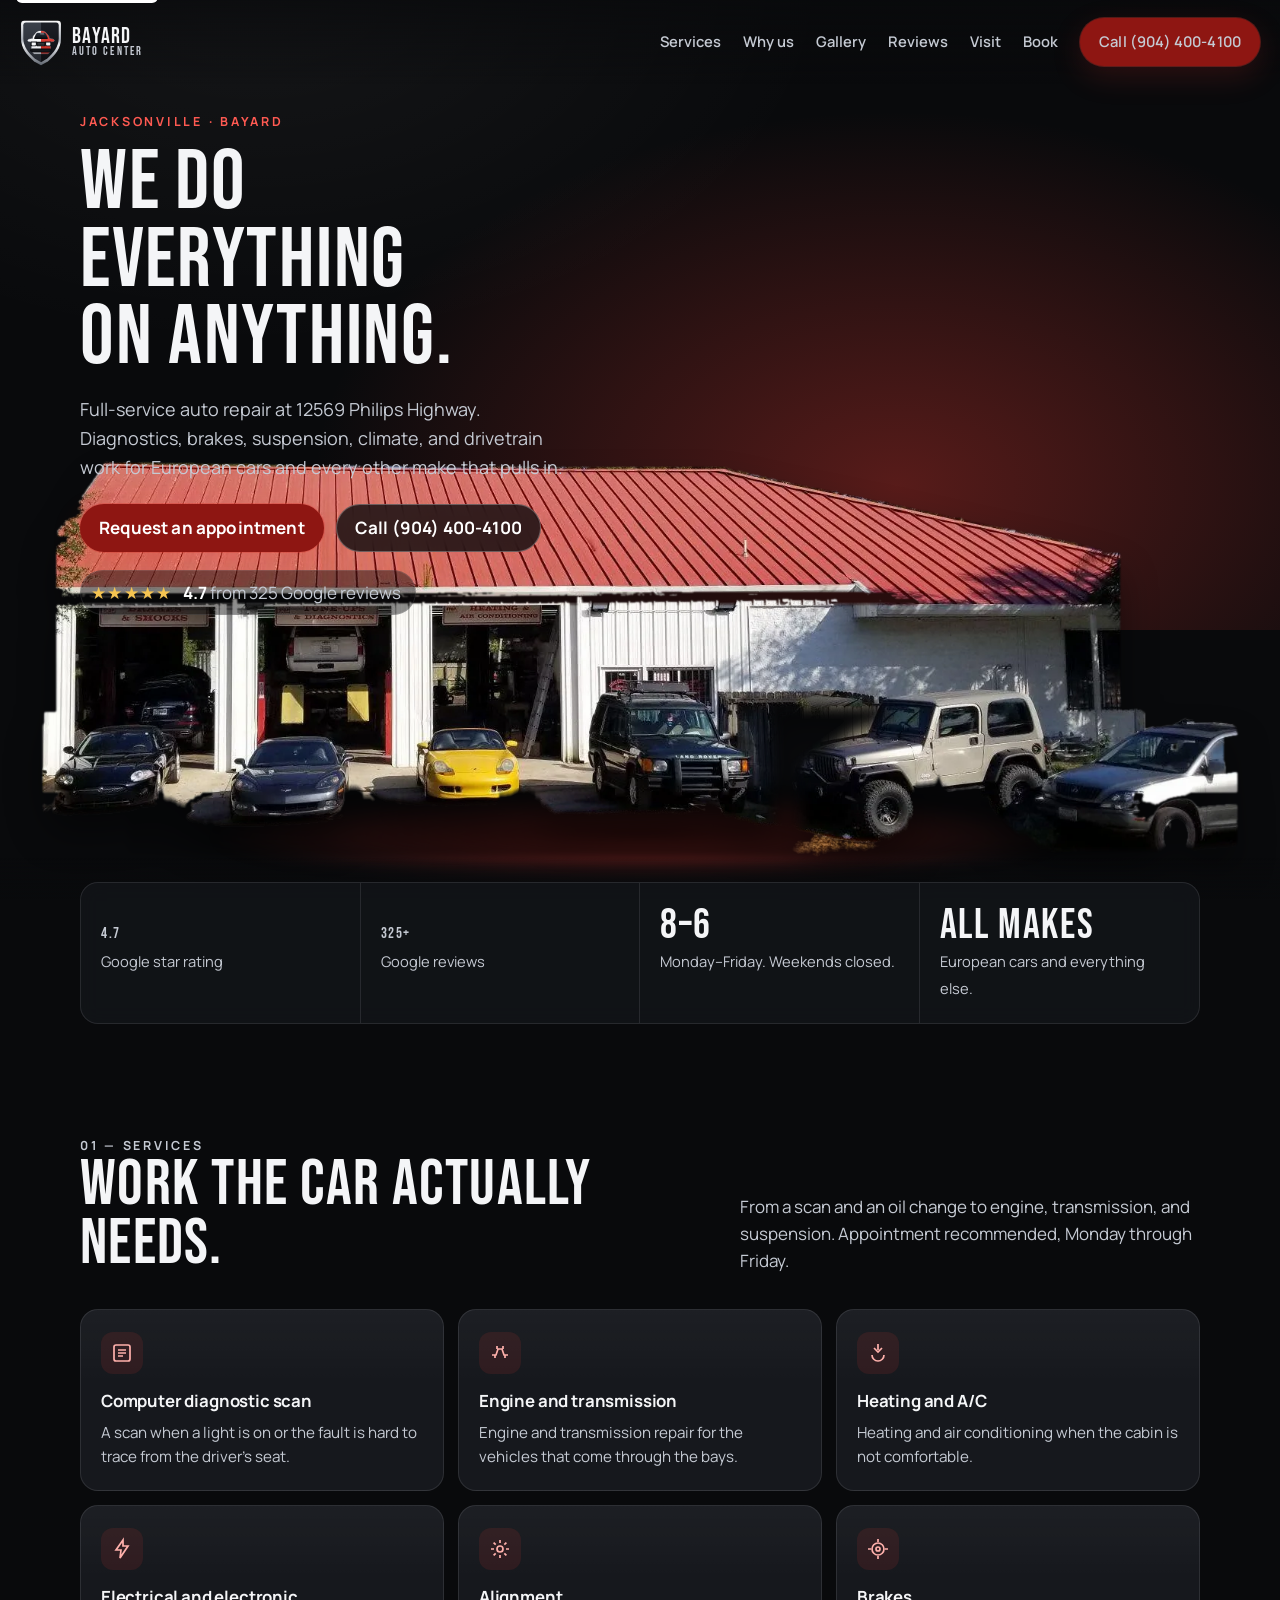
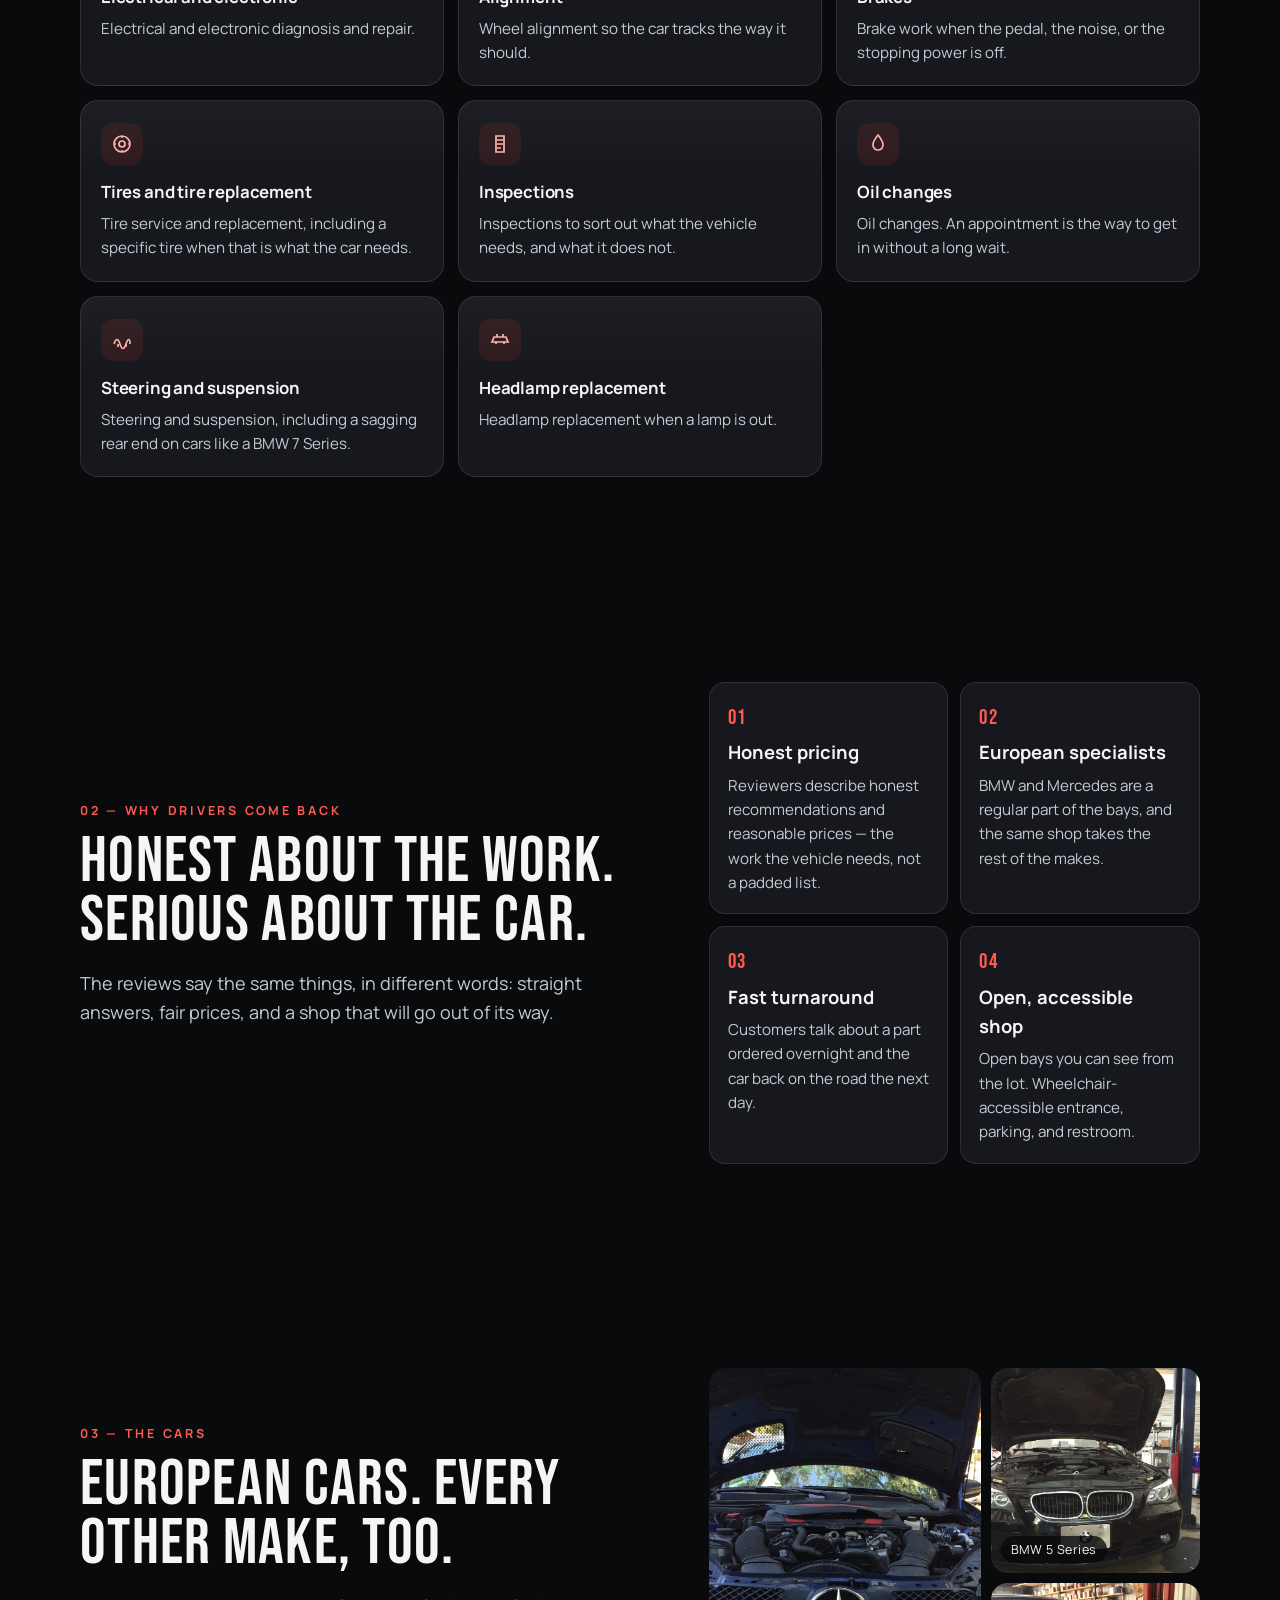
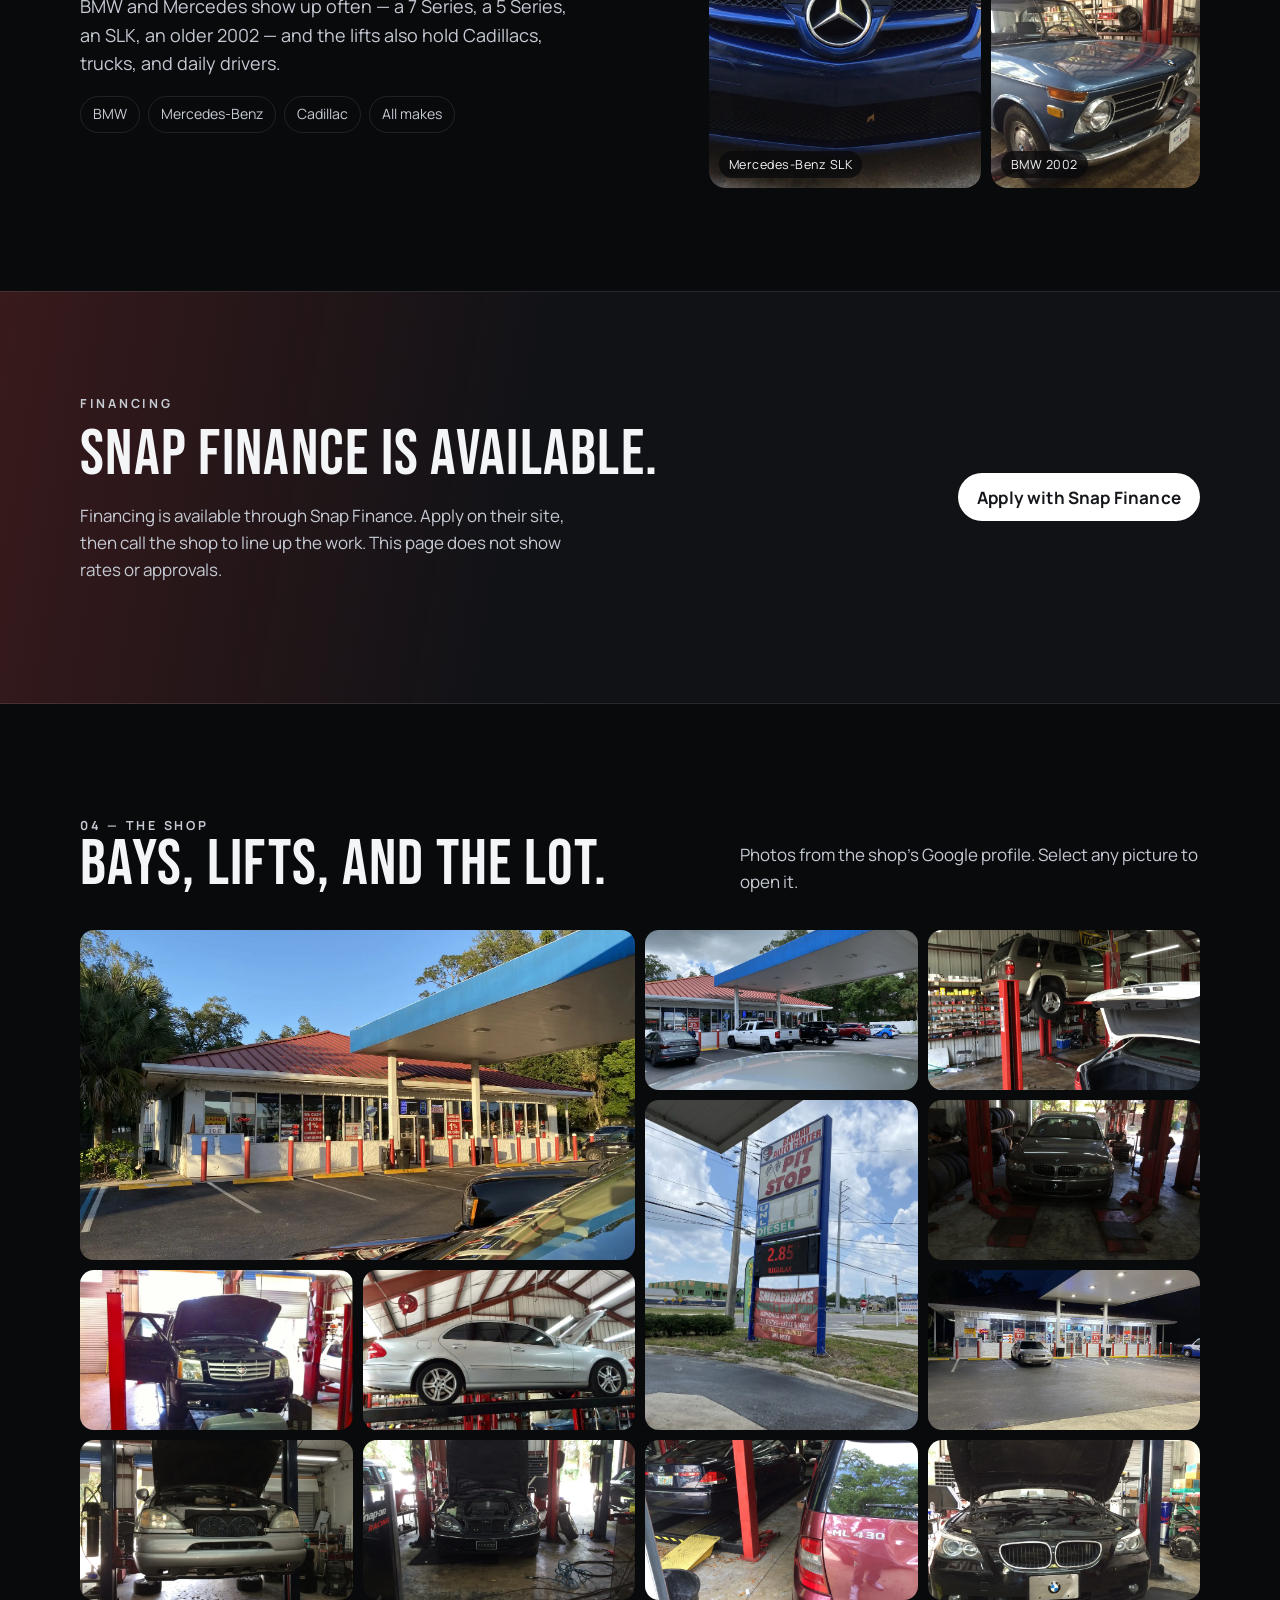
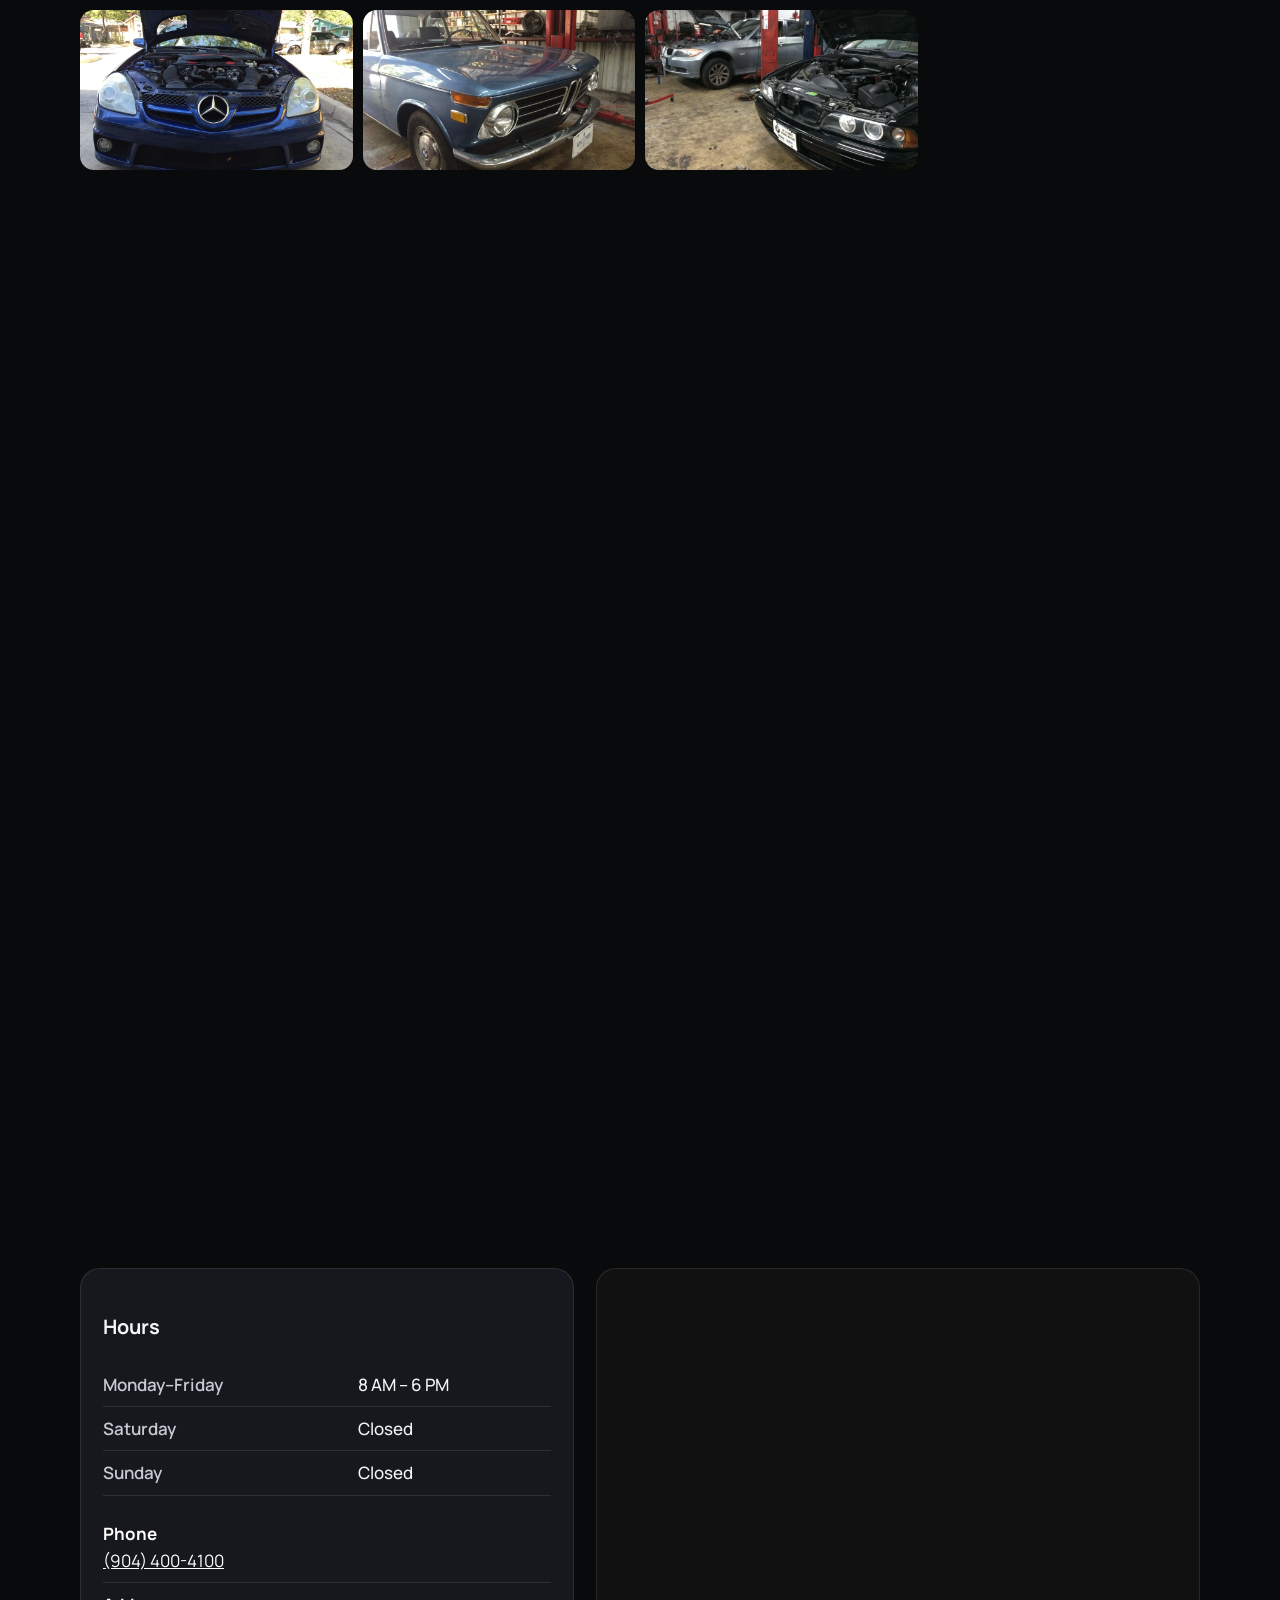
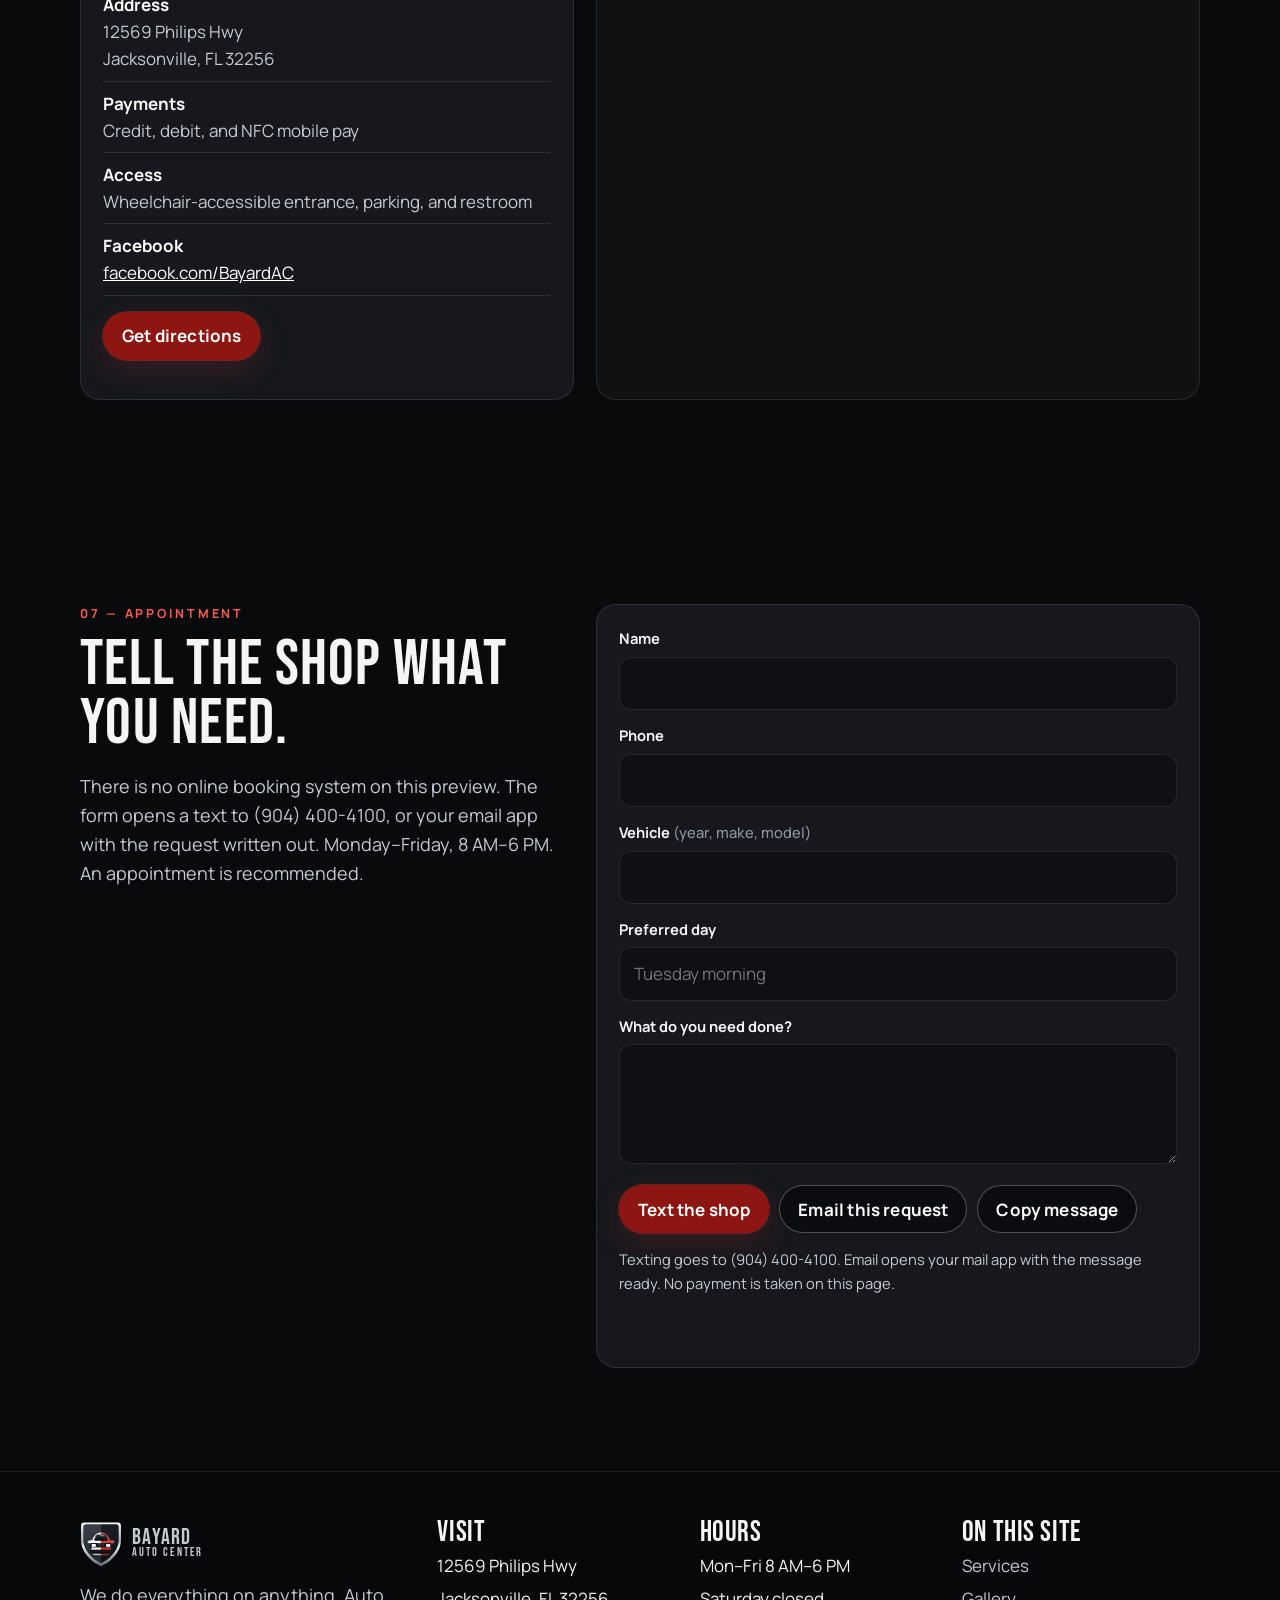
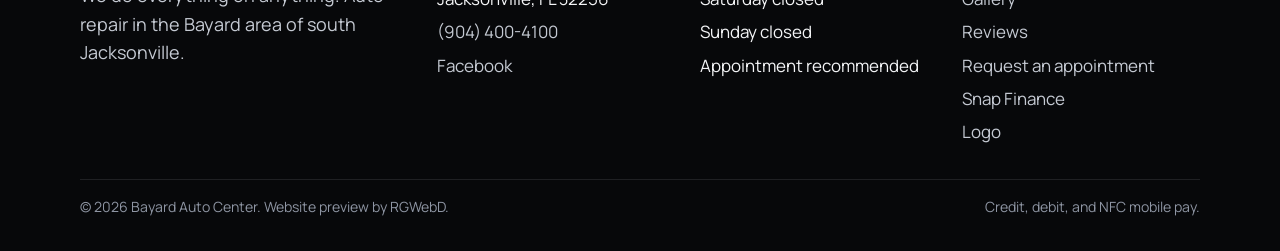
==== commit 0d09a5e4: "Feather the hero shop cutout and seat it on the glow. Drop the floating cars at the left edge, softe" ====
--- a/index.html
+++ b/index.html
@@ -127,9 +127,10 @@
       <div class="hero-stage">
         <div class="hero-glow" aria-hidden="true"></div>
         <div class="hero-parallax">
+          <div class="hero-ground" aria-hidden="true"></div>
           <picture>
             <source srcset="assets/images/shop-cutout.webp" type="image/webp">
-            <img class="hero-cutout" src="assets/images/shop-cutout.png" width="1800" height="484" alt="Bayard Auto Center shop front on Philips Highway: a white building with a red metal roof, three open service bays, and cars parked out front." fetchpriority="high">
+            <img class="hero-cutout" src="assets/images/shop-cutout.png" width="1582" height="530" alt="Bayard Auto Center shop front on Philips Highway: a white building with a red metal roof, three open service bays, and cars parked out front." fetchpriority="high">
           </picture>
         </div>
         <div class="hero-fade" aria-hidden="true"></div>
--- a/css/styles.css
+++ b/css/styles.css
@@ -307,9 +307,9 @@
 .hero-glow {
   position: absolute;
   left: 50%;
-  bottom: 6%;
-  width: 78%;
-  height: 55%;
+  bottom: 0;
+  width: 70%;
+  height: 22%;
   transform: translateX(-50%);
   background: radial-gradient(ellipse, rgba(216, 56, 48, 0.55), rgba(216, 56, 48, 0) 68%);
   filter: blur(8px);
@@ -320,10 +320,24 @@
   z-index: 1;
   transform: translate3d(0, var(--py, 0px), 0);
 }
+.hero-ground {
+  position: absolute;
+  z-index: 0;
+  left: 6%;
+  right: 6%;
+  bottom: 1%;
+  height: 26%;
+  background: radial-gradient(ellipse 86% 80% at 50% 78%, rgba(0, 0, 0, 0.72), rgba(0, 0, 0, 0) 72%);
+  filter: blur(3px);
+  pointer-events: none;
+}
 .hero-cutout {
+  position: relative;
+  z-index: 2;
+  display: block;
   width: 100%;
   height: auto;
-  filter: drop-shadow(0 30px 28px rgba(0, 0, 0, 0.55));
+  filter: drop-shadow(0 22px 18px rgba(0, 0, 0, 0.42));
 }
 .hero-fade {
   position: absolute;
@@ -347,6 +361,12 @@
   .hero-cutout {
     width: min(1220px, 94vw);
     margin-inline: auto;
+  }
+  .hero-ground {
+    left: 50%;
+    right: auto;
+    width: min(1040px, 80vw);
+    transform: translateX(-50%);
   }
   .hero-copy { padding-bottom: 28vh; }
 }
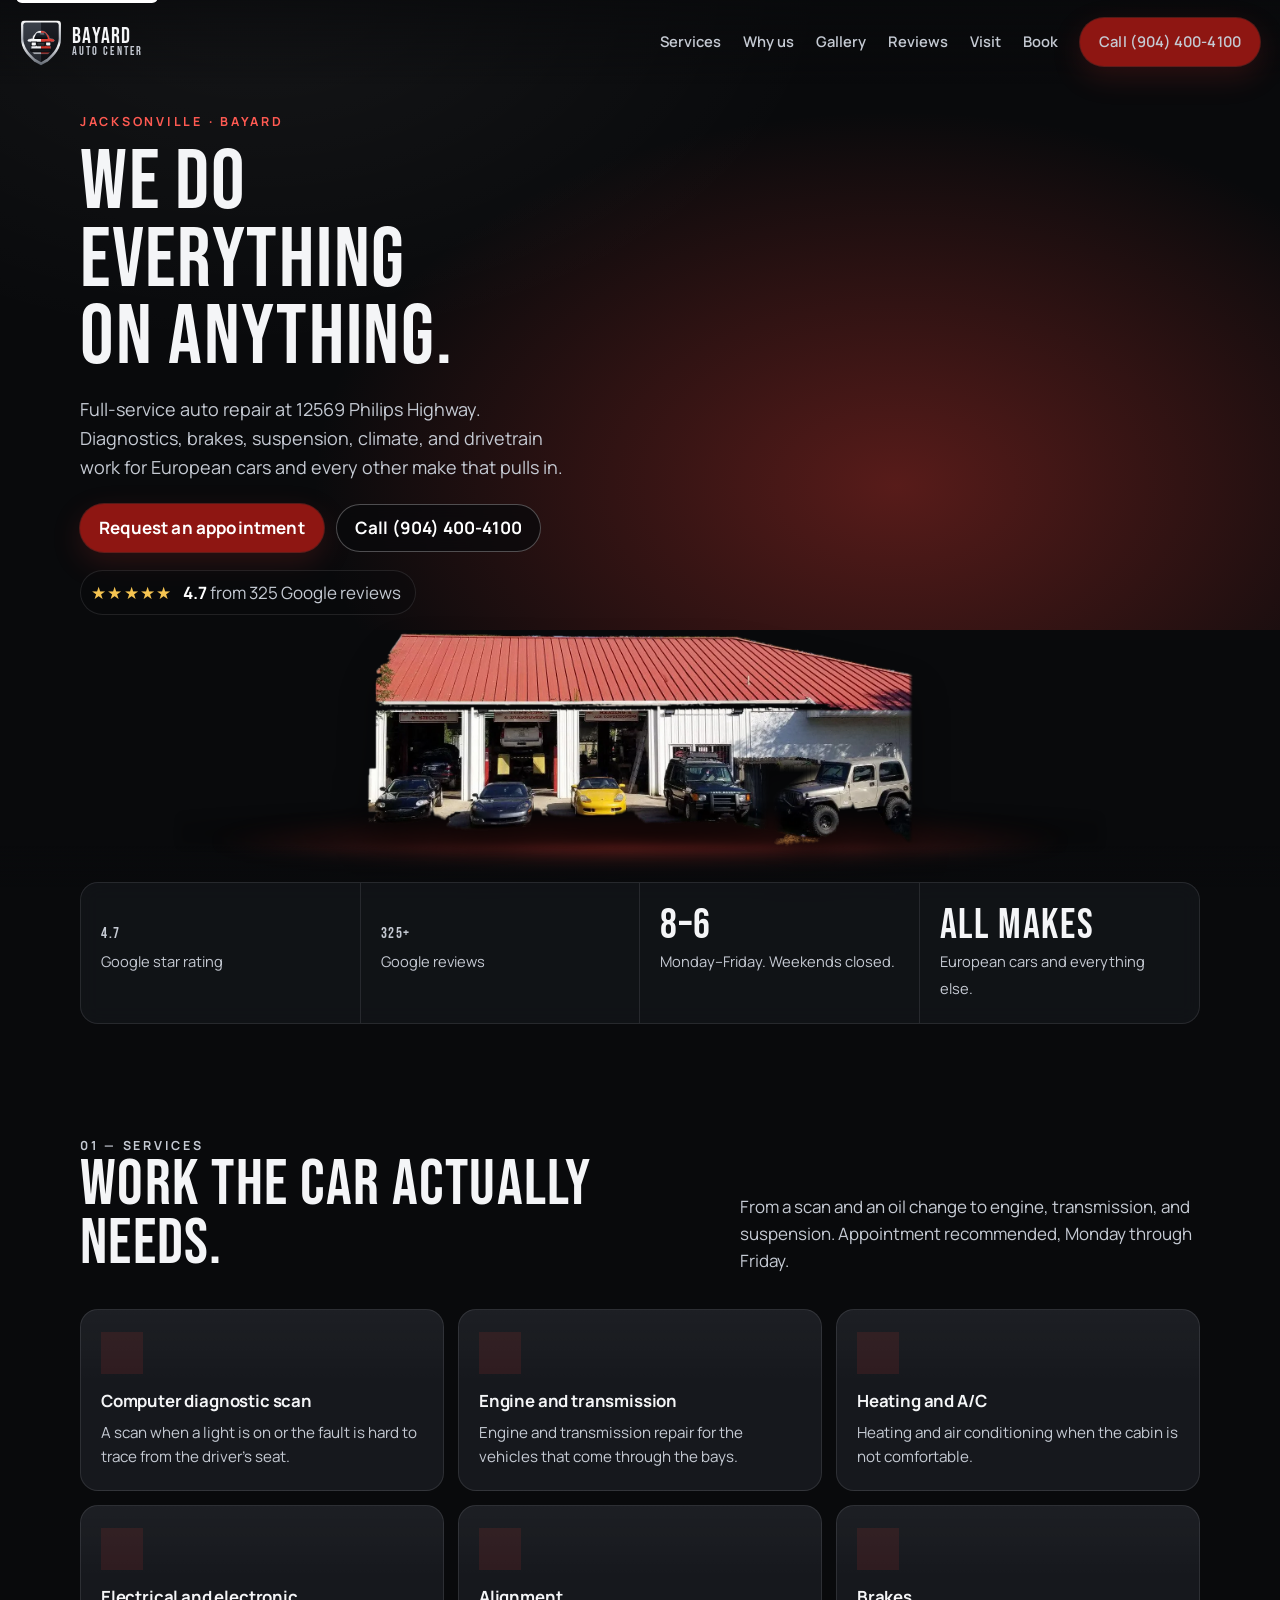
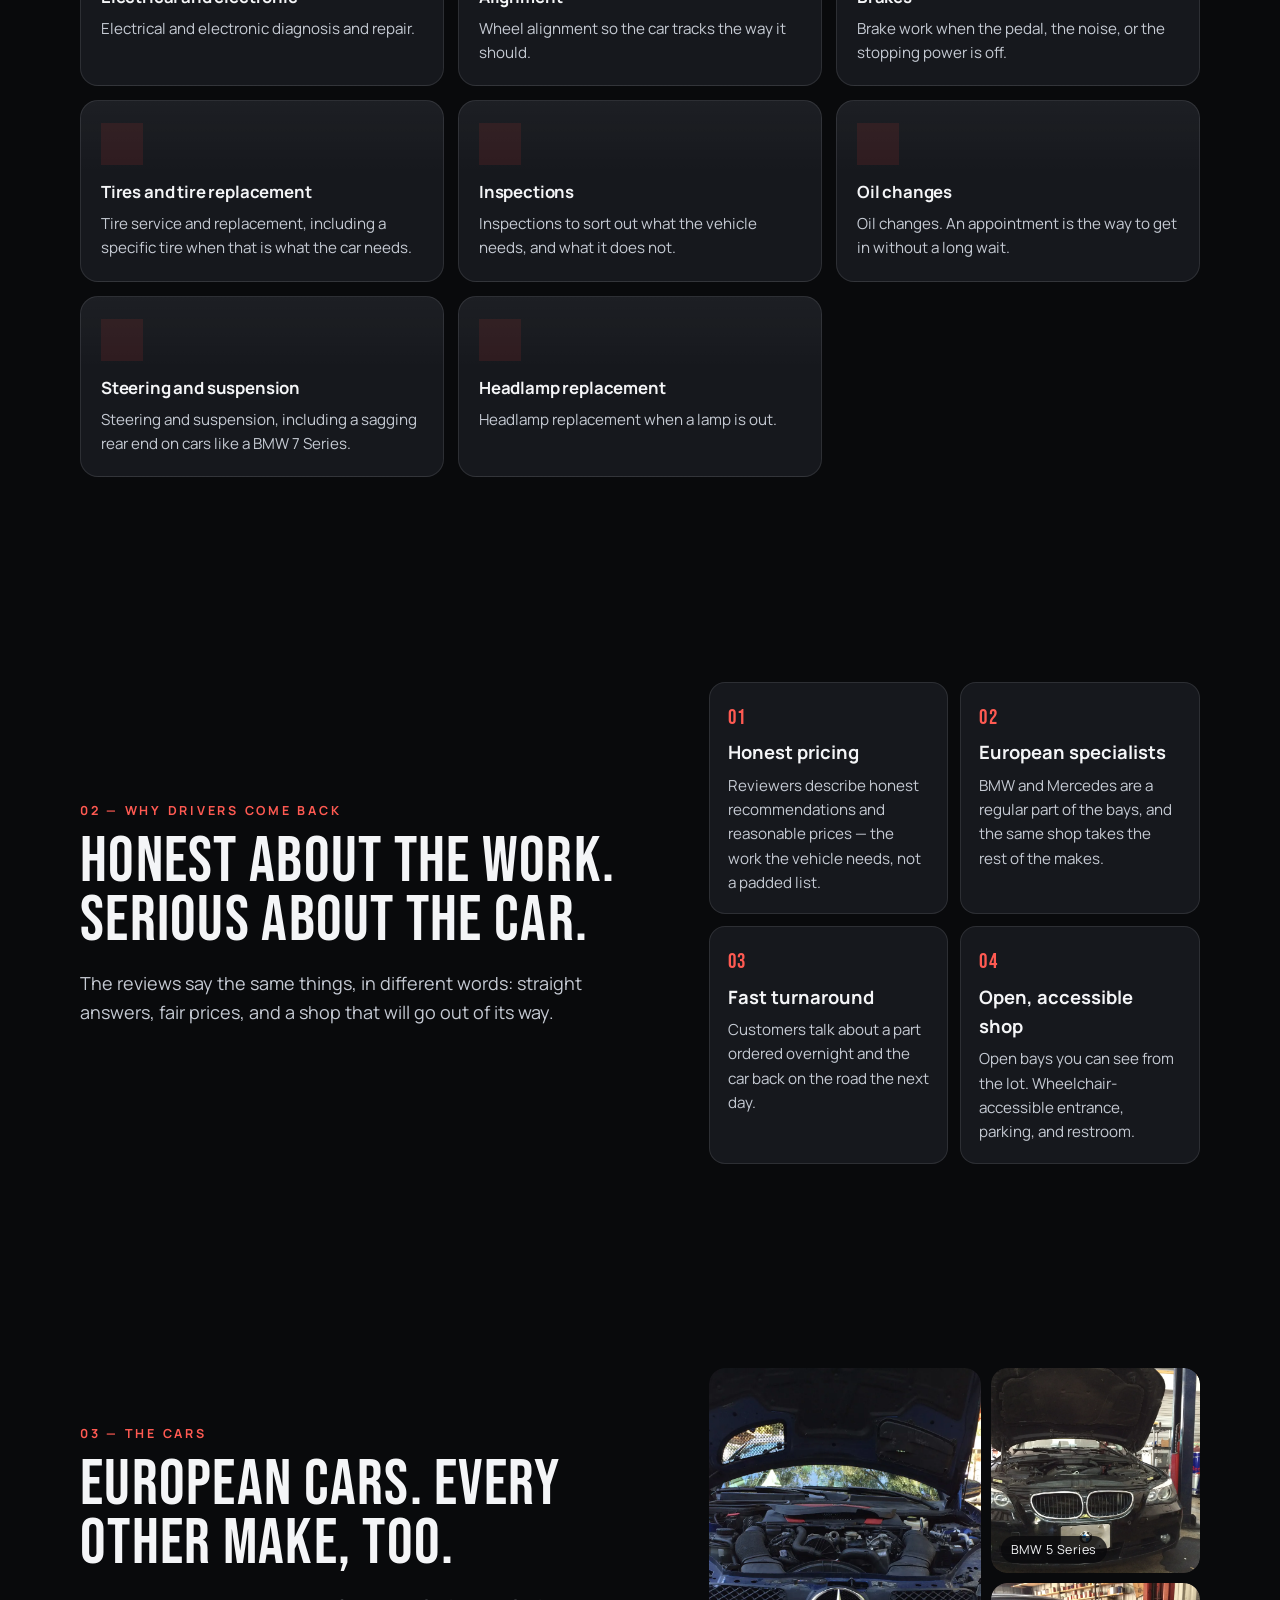
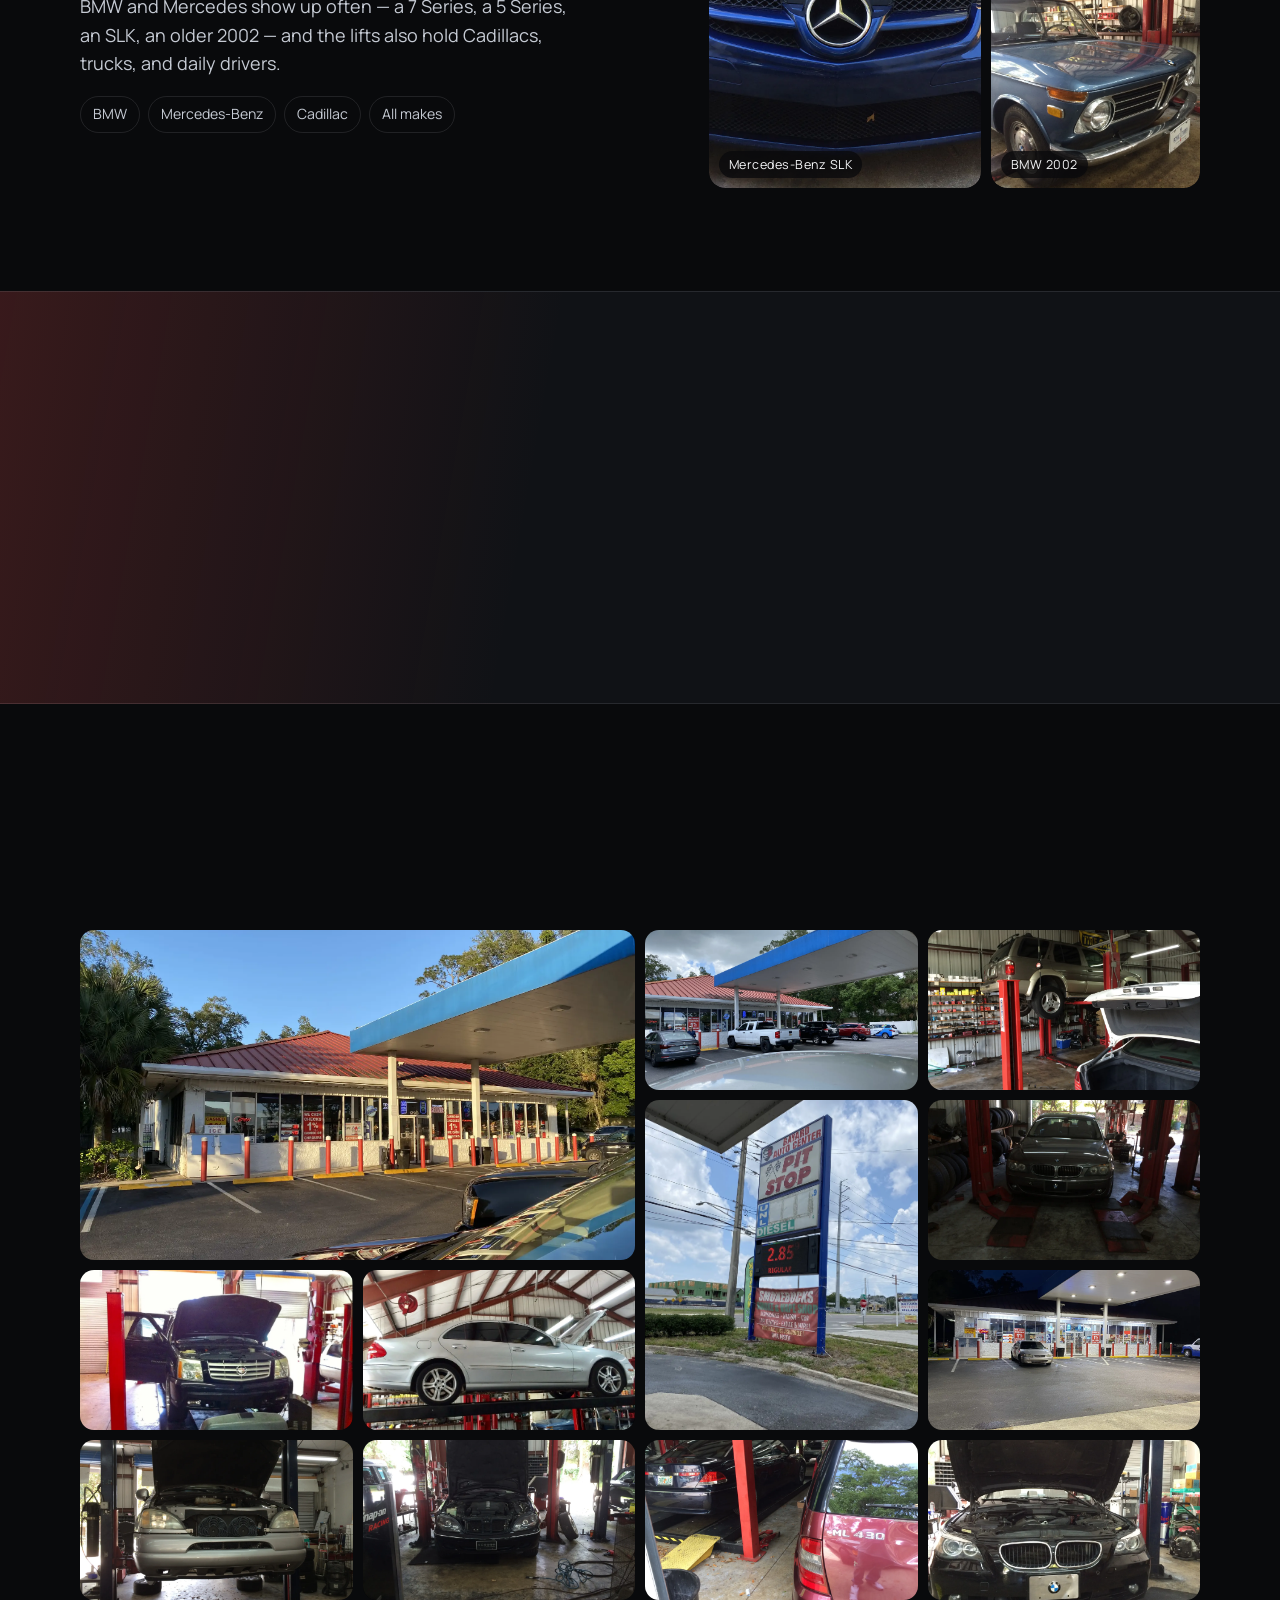
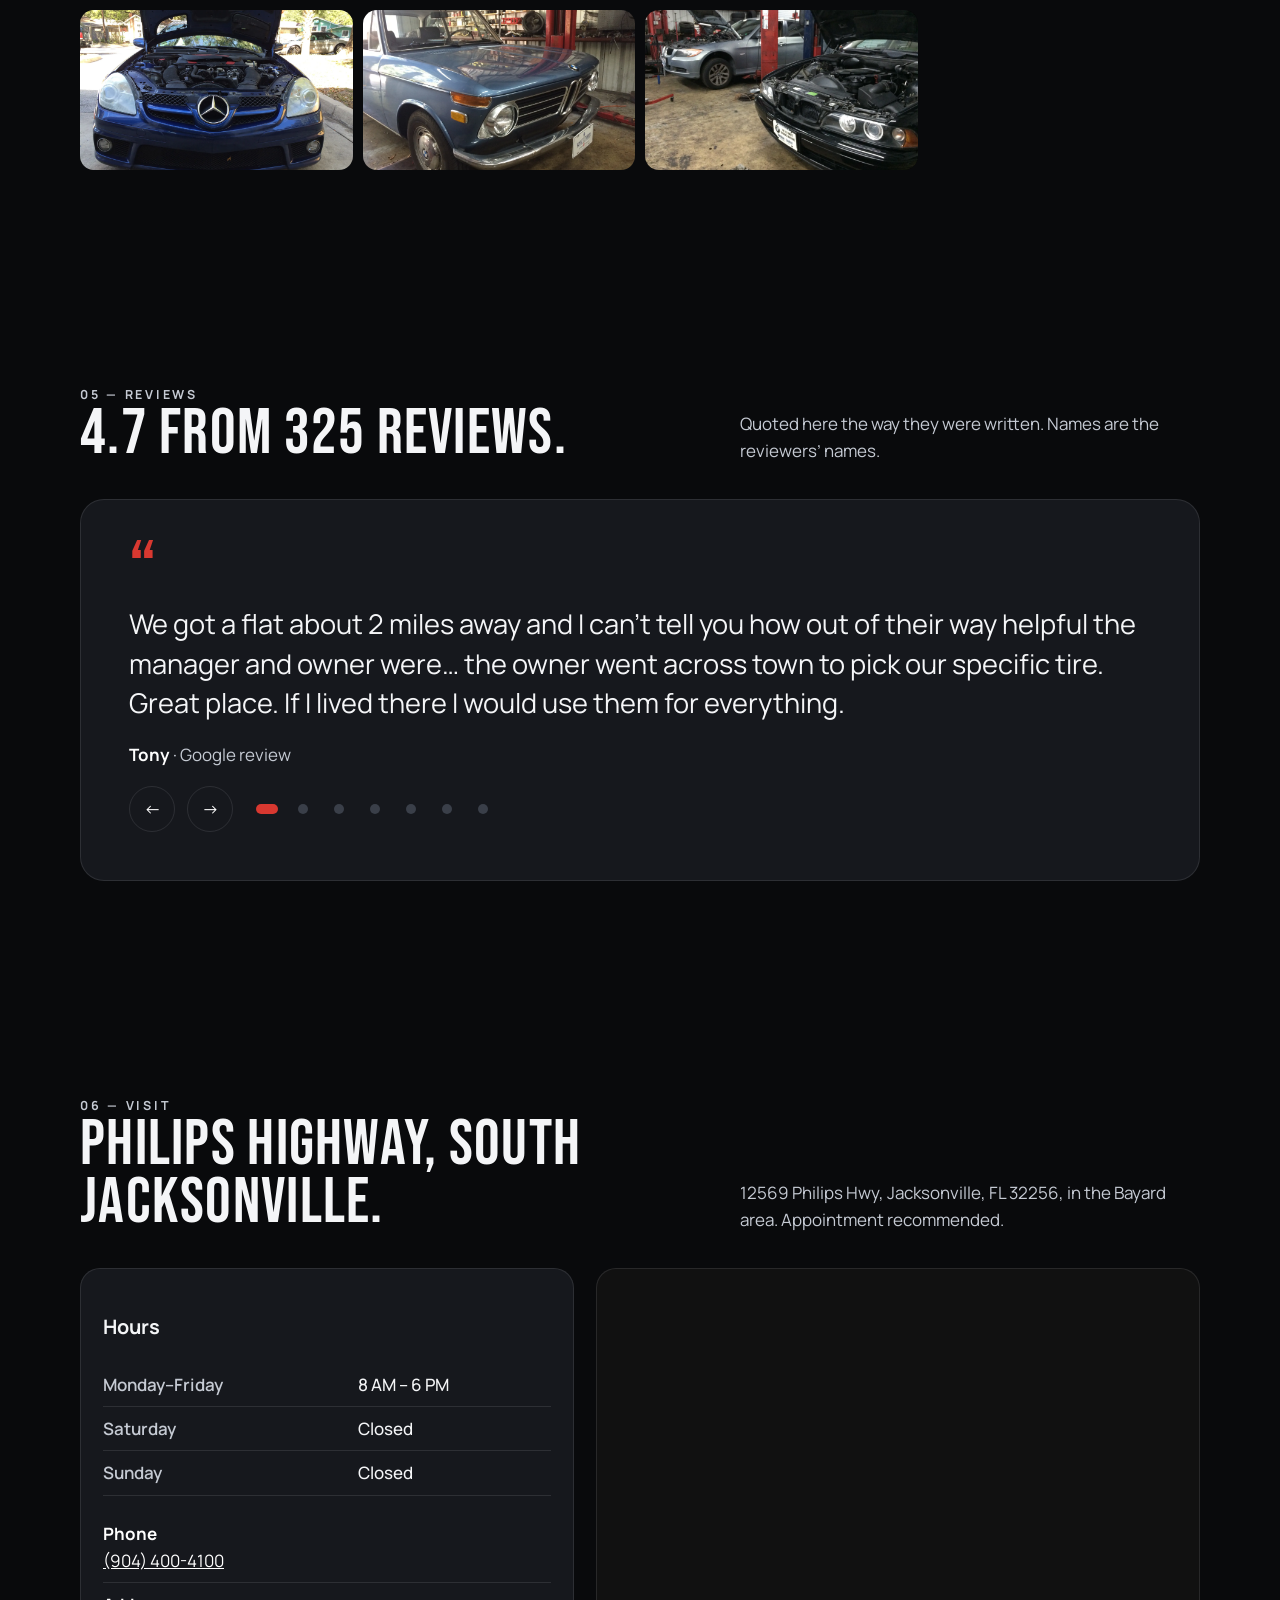
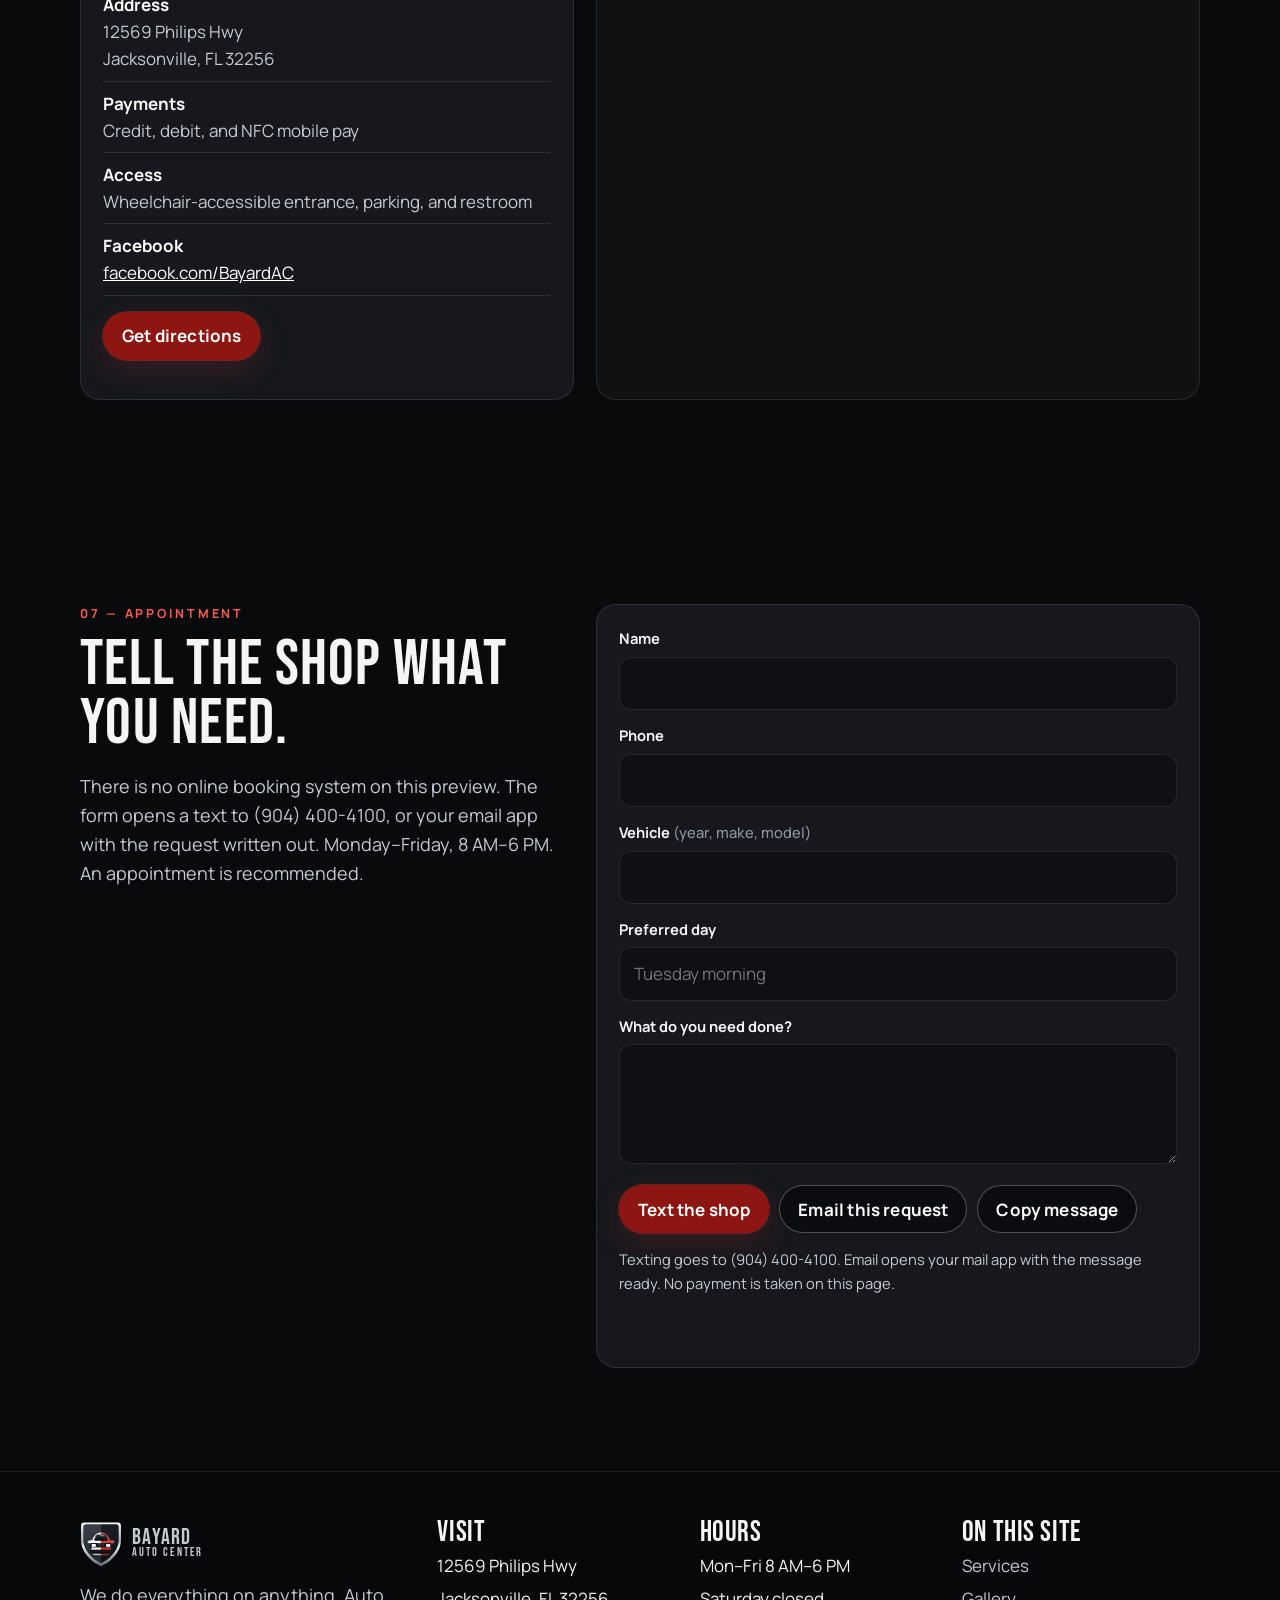
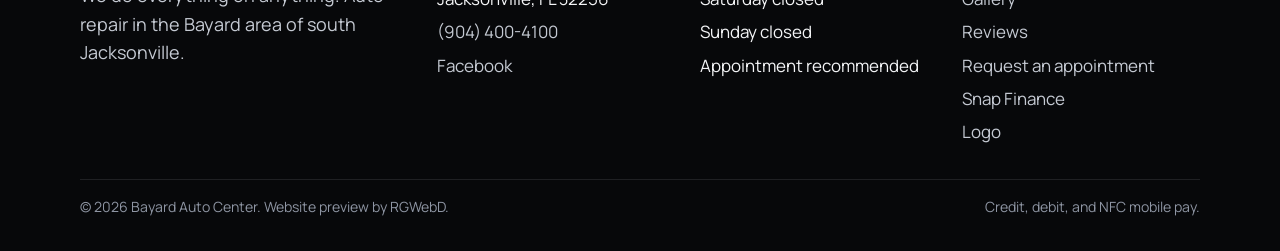
==== commit 0f0cf7c9: "Keep the desktop hero copy clear of the shop cutout. Seat the cutout in the leftover band under the " ====
--- a/index.html
+++ b/index.html
@@ -130,7 +130,7 @@
           <div class="hero-ground" aria-hidden="true"></div>
           <picture>
             <source srcset="assets/images/shop-cutout.webp" type="image/webp">
-            <img class="hero-cutout" src="assets/images/shop-cutout.png" width="1582" height="530" alt="Bayard Auto Center shop front on Philips Highway: a white building with a red metal roof, three open service bays, and cars parked out front." fetchpriority="high">
+            <img class="hero-cutout" src="assets/images/shop-cutout.png" width="1332" height="529" alt="Bayard Auto Center shop front on Philips Highway: a white building with a red metal roof, three open service bays, and cars parked out front." fetchpriority="high">
           </picture>
         </div>
         <div class="hero-fade" aria-hidden="true"></div>
--- a/css/styles.css
+++ b/css/styles.css
@@ -349,26 +349,57 @@
 }
 
 @media (min-width: 900px) {
+  .hero {
+    min-height: 100dvh;
+    padding-bottom: 12px;
+  }
+  .hero-copy { padding-bottom: 0; }
   .hero-stage {
+    position: relative;
+    left: auto;
+    right: auto;
+    bottom: auto;
+    flex: 1 1 auto;
+    min-height: 200px;
+    width: 100%;
+    margin-top: 8px;
+    pointer-events: none;
+  }
+  .hero-parallax {
     position: absolute;
-    left: 0;
-    right: 0;
-    bottom: 0;
-    width: 100%;
-    margin-top: 0;
-    pointer-events: none;
+    inset: 48px 0 0;
+    display: flex;
+    align-items: flex-end;
+    justify-content: center;
+  }
+  .hero-parallax picture {
+    display: flex;
+    align-items: flex-end;
+    justify-content: center;
+    height: 100%;
+    max-width: 100%;
   }
   .hero-cutout {
-    width: min(1220px, 94vw);
+    width: auto;
+    max-width: min(1080px, 88vw);
+    max-height: 100%;
+    height: auto;
     margin-inline: auto;
+    object-fit: contain;
   }
   .hero-ground {
     left: 50%;
     right: auto;
-    width: min(1040px, 80vw);
+    width: min(920px, 72vw);
     transform: translateX(-50%);
   }
-  .hero-copy { padding-bottom: 28vh; }
+}
+
+@media (min-width: 900px) and (max-height: 760px) {
+  .hero { padding-top: calc(var(--header) + 8px); }
+  .hero h1 { font-size: clamp(2.45rem, 5.4vh, 3.7rem); }
+  .hero .lede { margin-top: 8px; font-size: 1.02rem; }
+  .hero-actions { margin: 12px 0 8px; }
 }
 
 /* Stats --------------------------------------------------------------- */
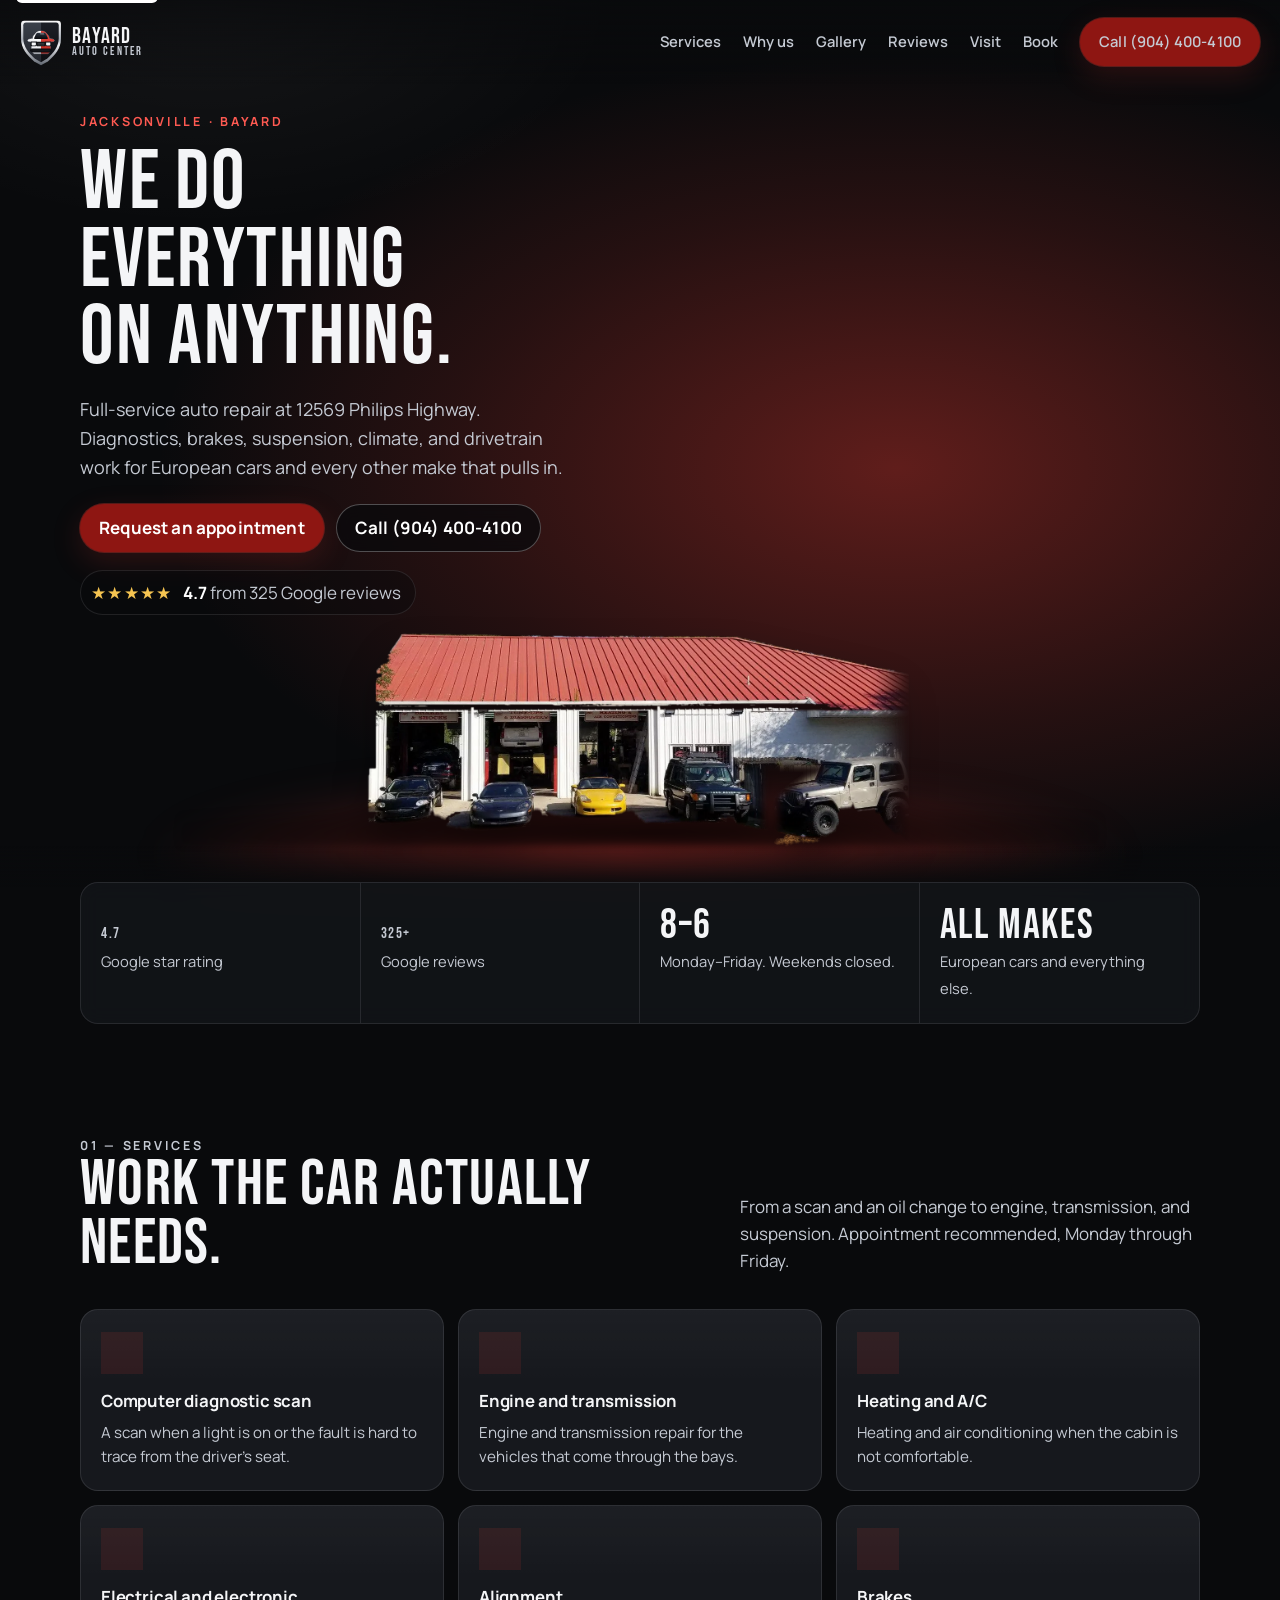
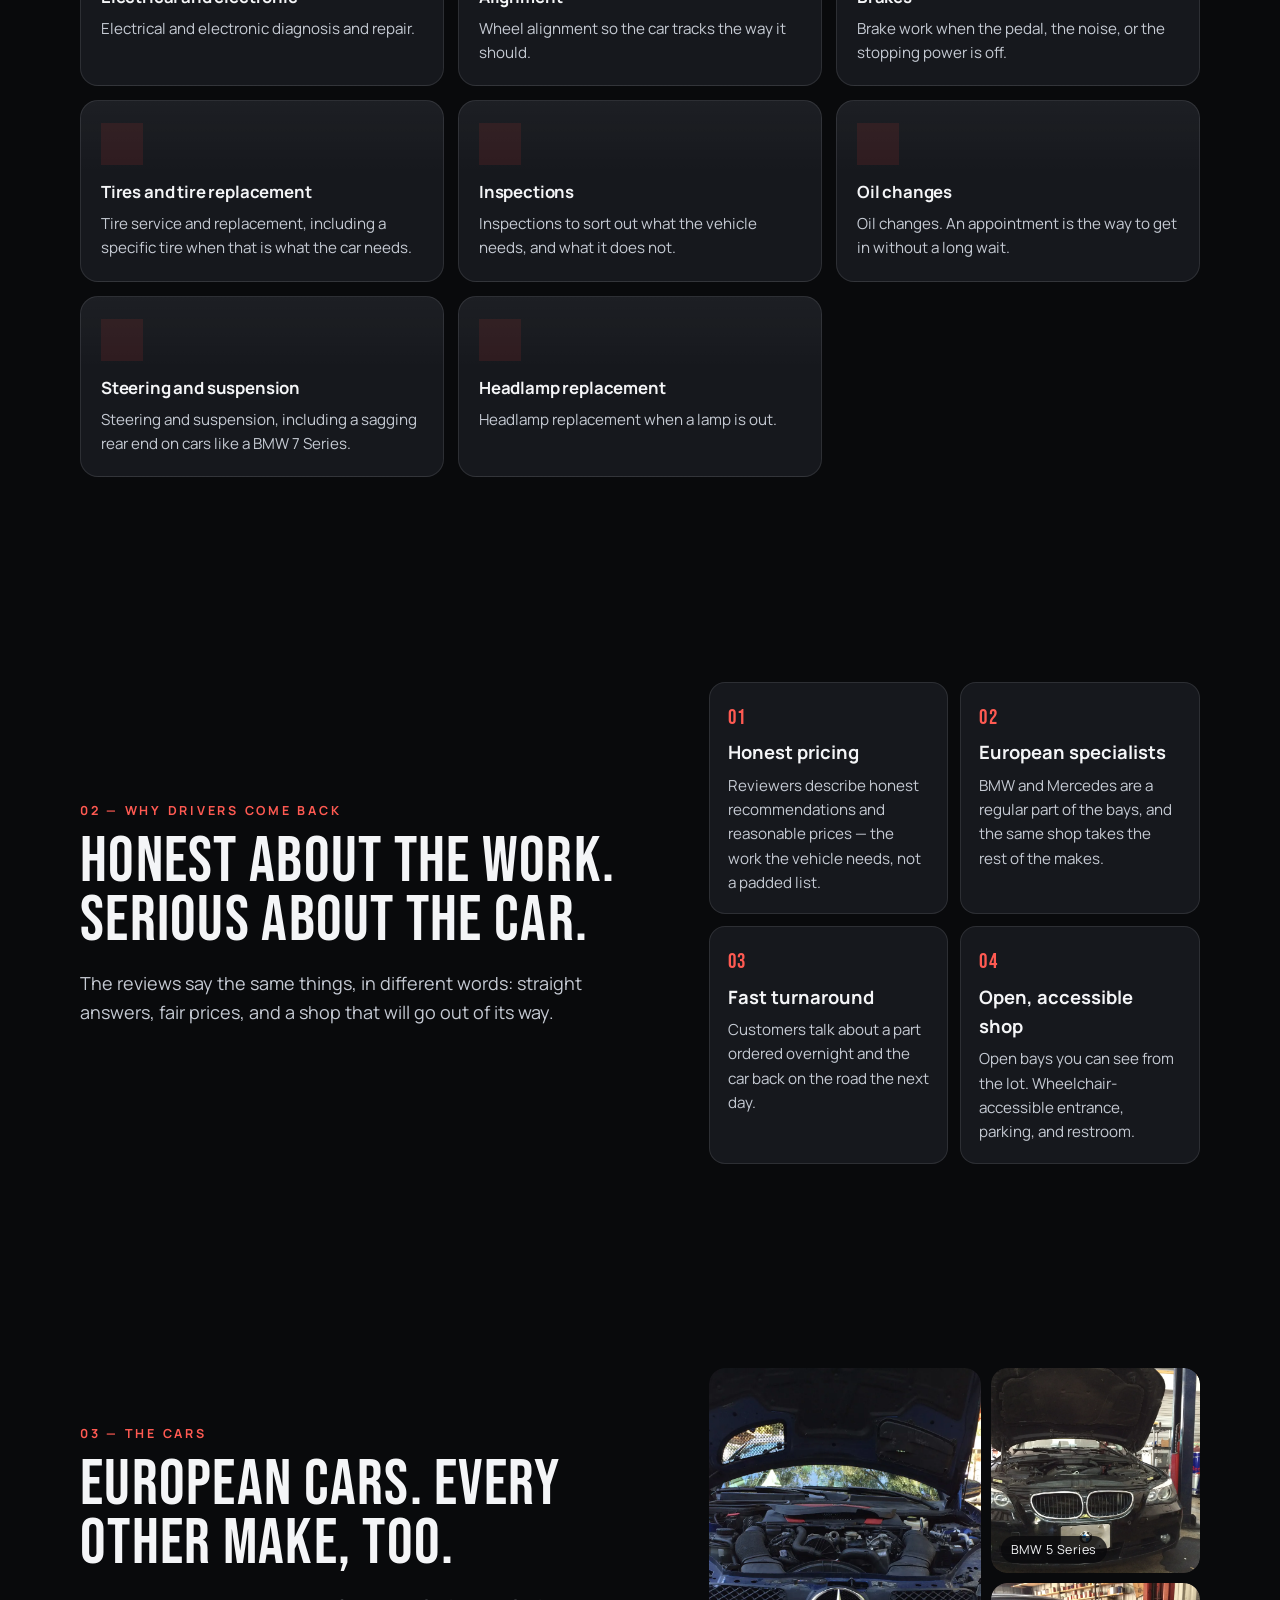
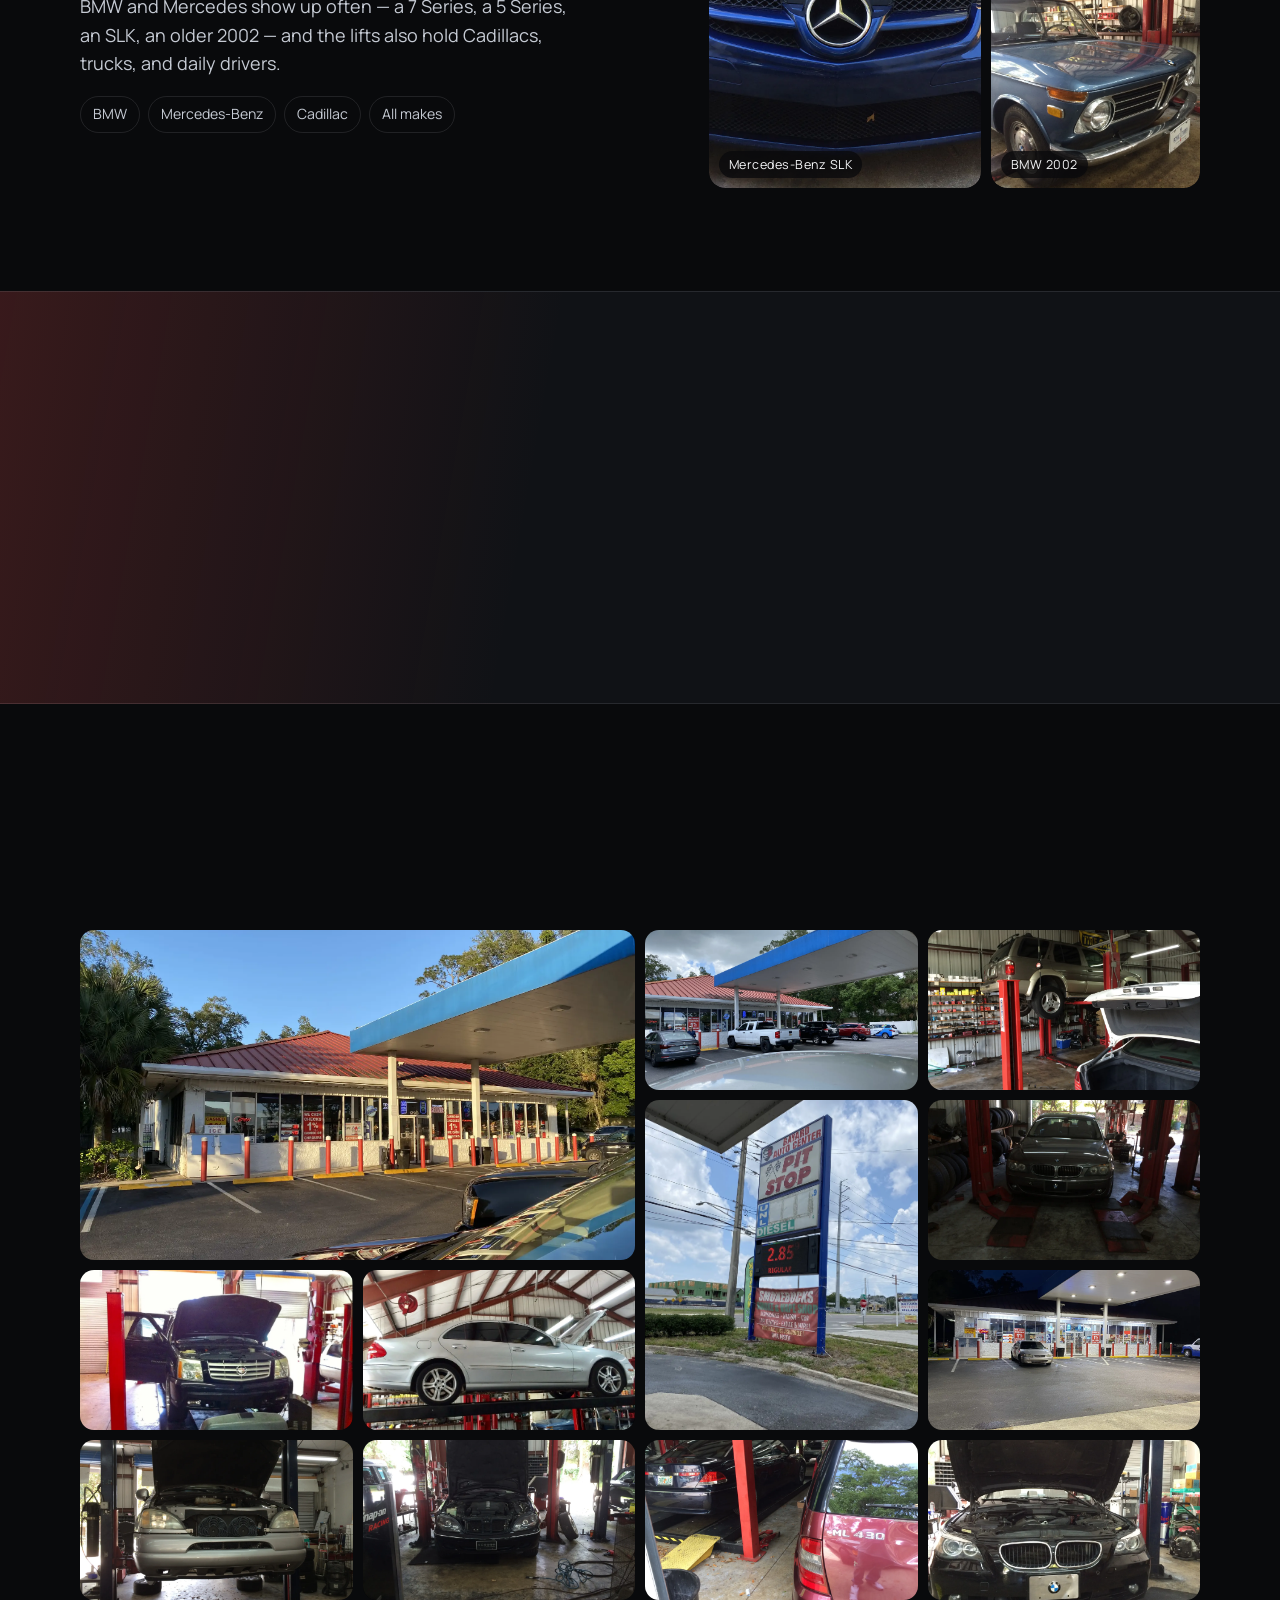
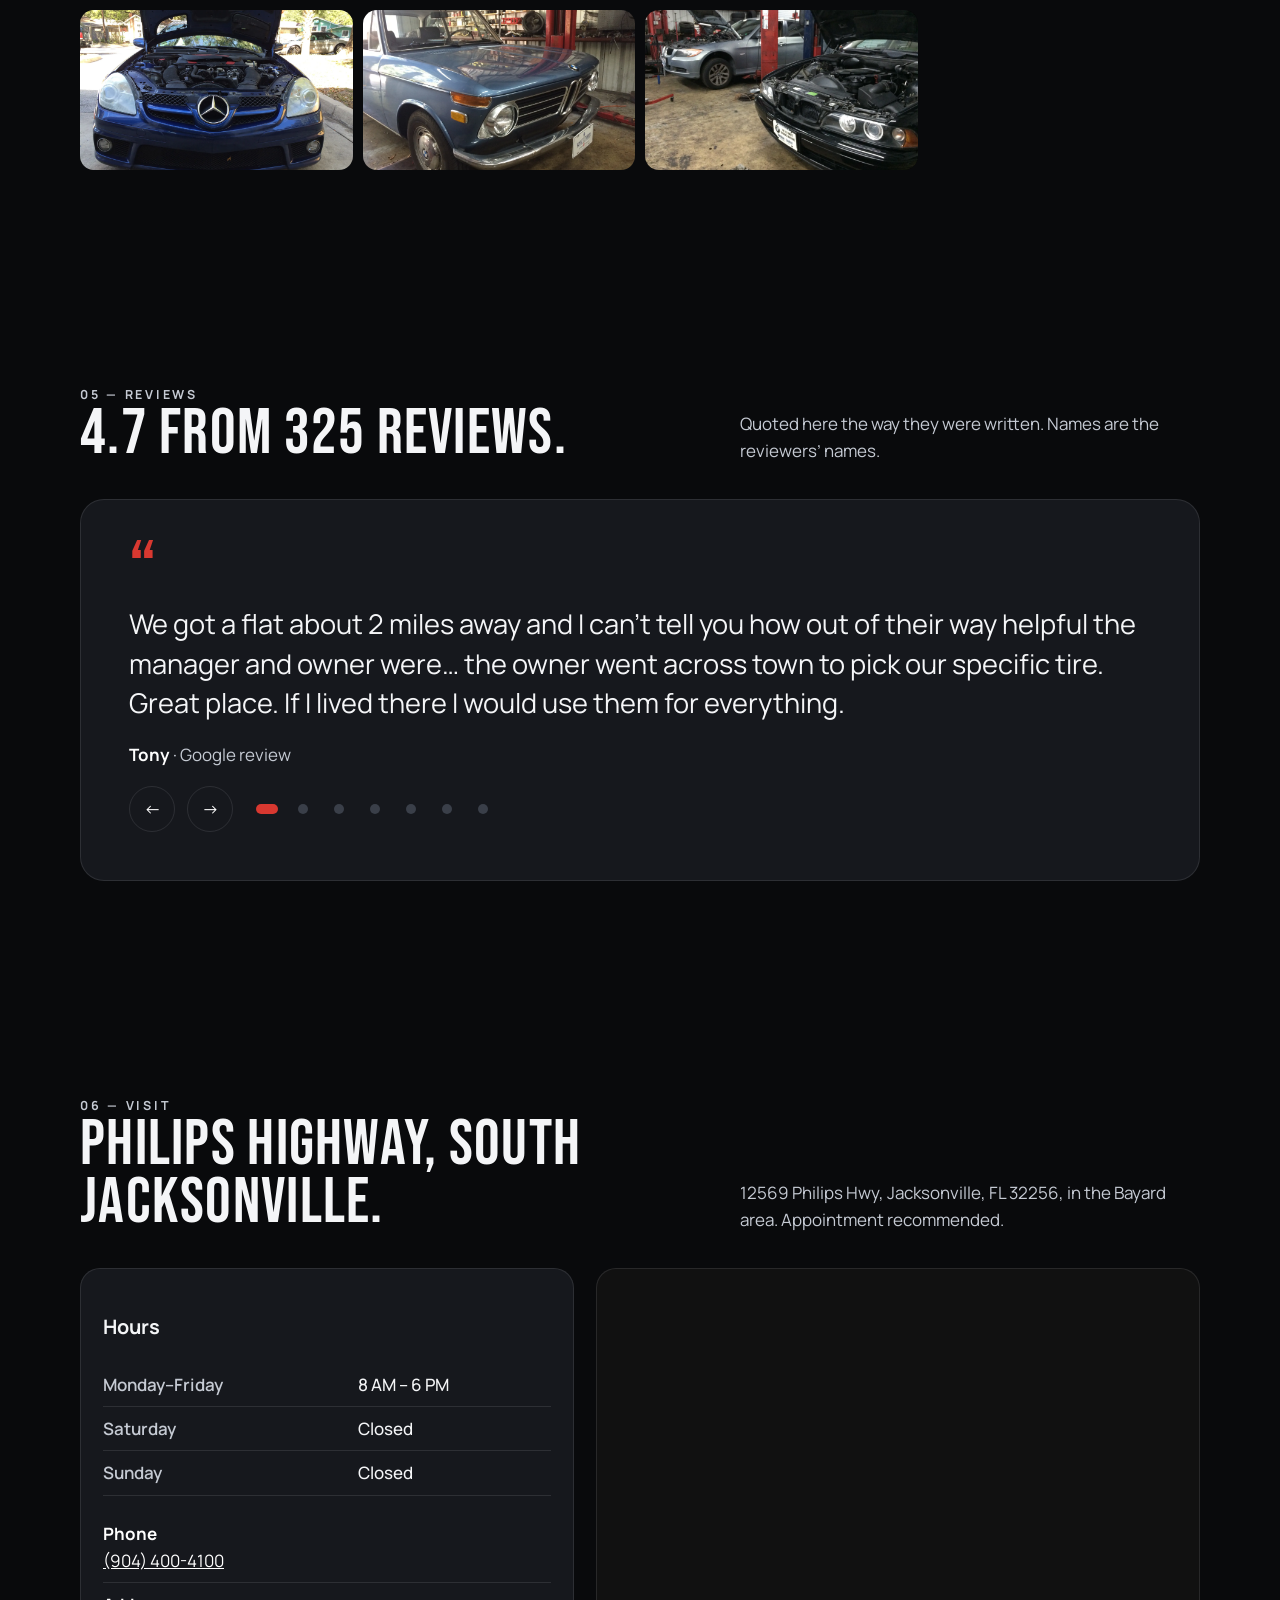
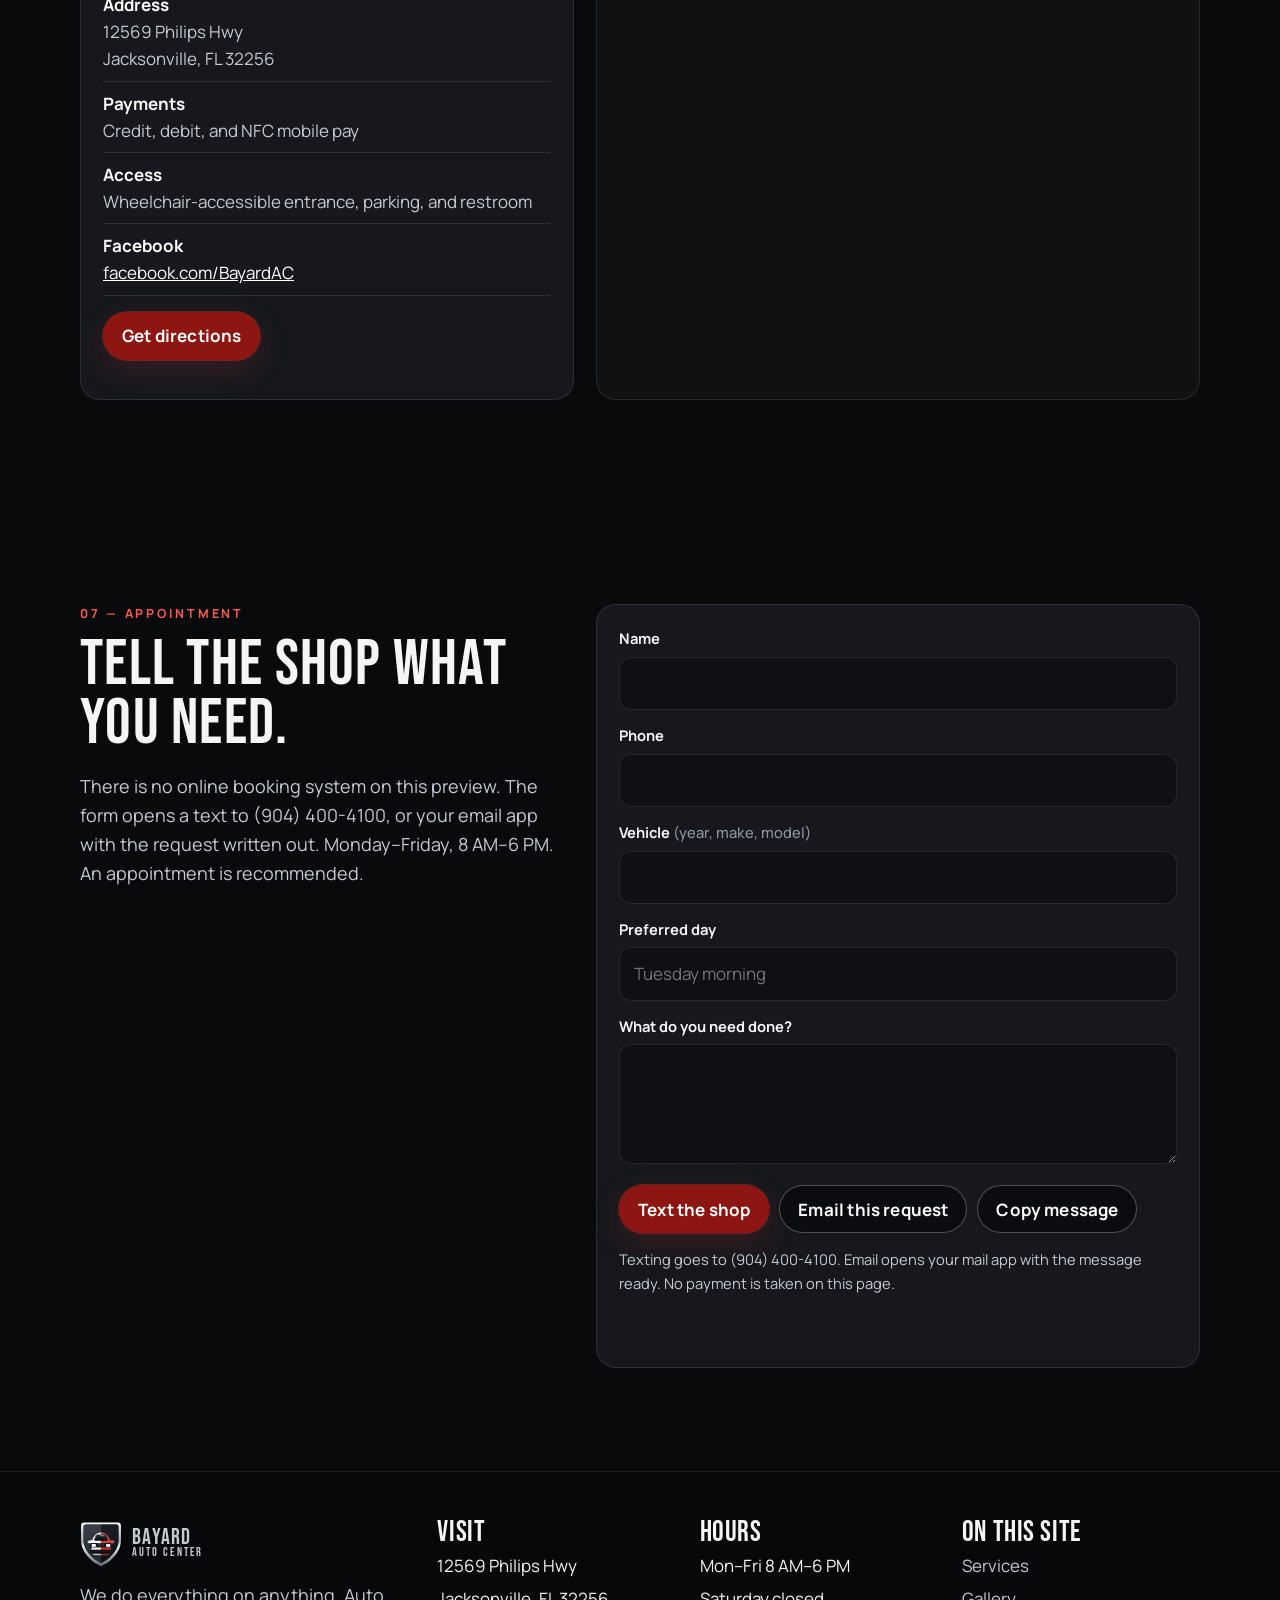
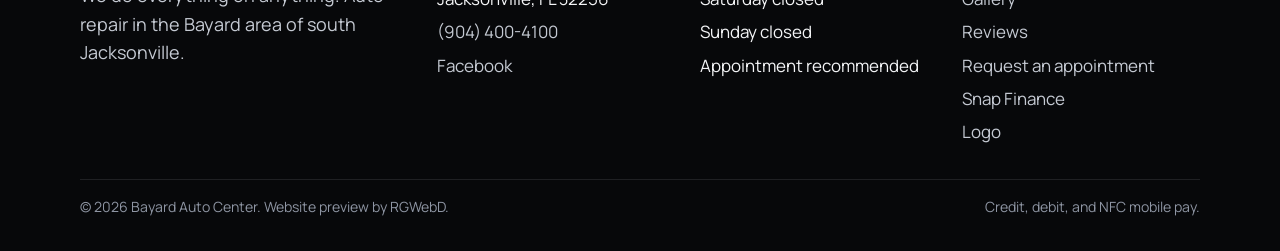
==== commit 757138fa: "Add demo visit tracking" ====
--- a/index.html
+++ b/index.html
@@ -86,6 +86,7 @@
     ]
   }
   </script>
+<script src="https://cosmiccallers.lovable.app/demo-track.js" data-demo="bayardautocenter" defer></script>
 </head>
 <body>
   <a class="skip" href="#main">Skip to content</a>
--- a/css/styles.css
+++ b/css/styles.css
@@ -268,11 +268,10 @@
 }
 .hero-bg {
   position: absolute;
-  inset: -10% 0 auto;
-  height: 80%;
+  inset: 0;
   background:
-    radial-gradient(ellipse at 70% 80%, rgba(216, 56, 48, 0.38), transparent 46%),
-    radial-gradient(ellipse at 20% 10%, rgba(255, 255, 255, 0.05), transparent 40%);
+    radial-gradient(ellipse 78% 62% at 70% 52%, rgba(216, 56, 48, 0.42) 0%, rgba(216, 56, 48, 0.14) 46%, transparent 74%),
+    radial-gradient(ellipse 46% 36% at 16% 0%, rgba(255, 255, 255, 0.05), transparent 70%);
   pointer-events: none;
 }
 .hero-copy { position: relative; z-index: 2; }
@@ -307,12 +306,12 @@
 .hero-glow {
   position: absolute;
   left: 50%;
-  bottom: 0;
-  width: 70%;
-  height: 22%;
+  bottom: -8%;
+  width: 78%;
+  height: 46%;
   transform: translateX(-50%);
-  background: radial-gradient(ellipse, rgba(216, 56, 48, 0.55), rgba(216, 56, 48, 0) 68%);
-  filter: blur(8px);
+  background: radial-gradient(ellipse at 50% 70%, rgba(216, 56, 48, 0.5), rgba(216, 56, 48, 0) 70%);
+  filter: blur(18px);
   pointer-events: none;
 }
 .hero-parallax {
